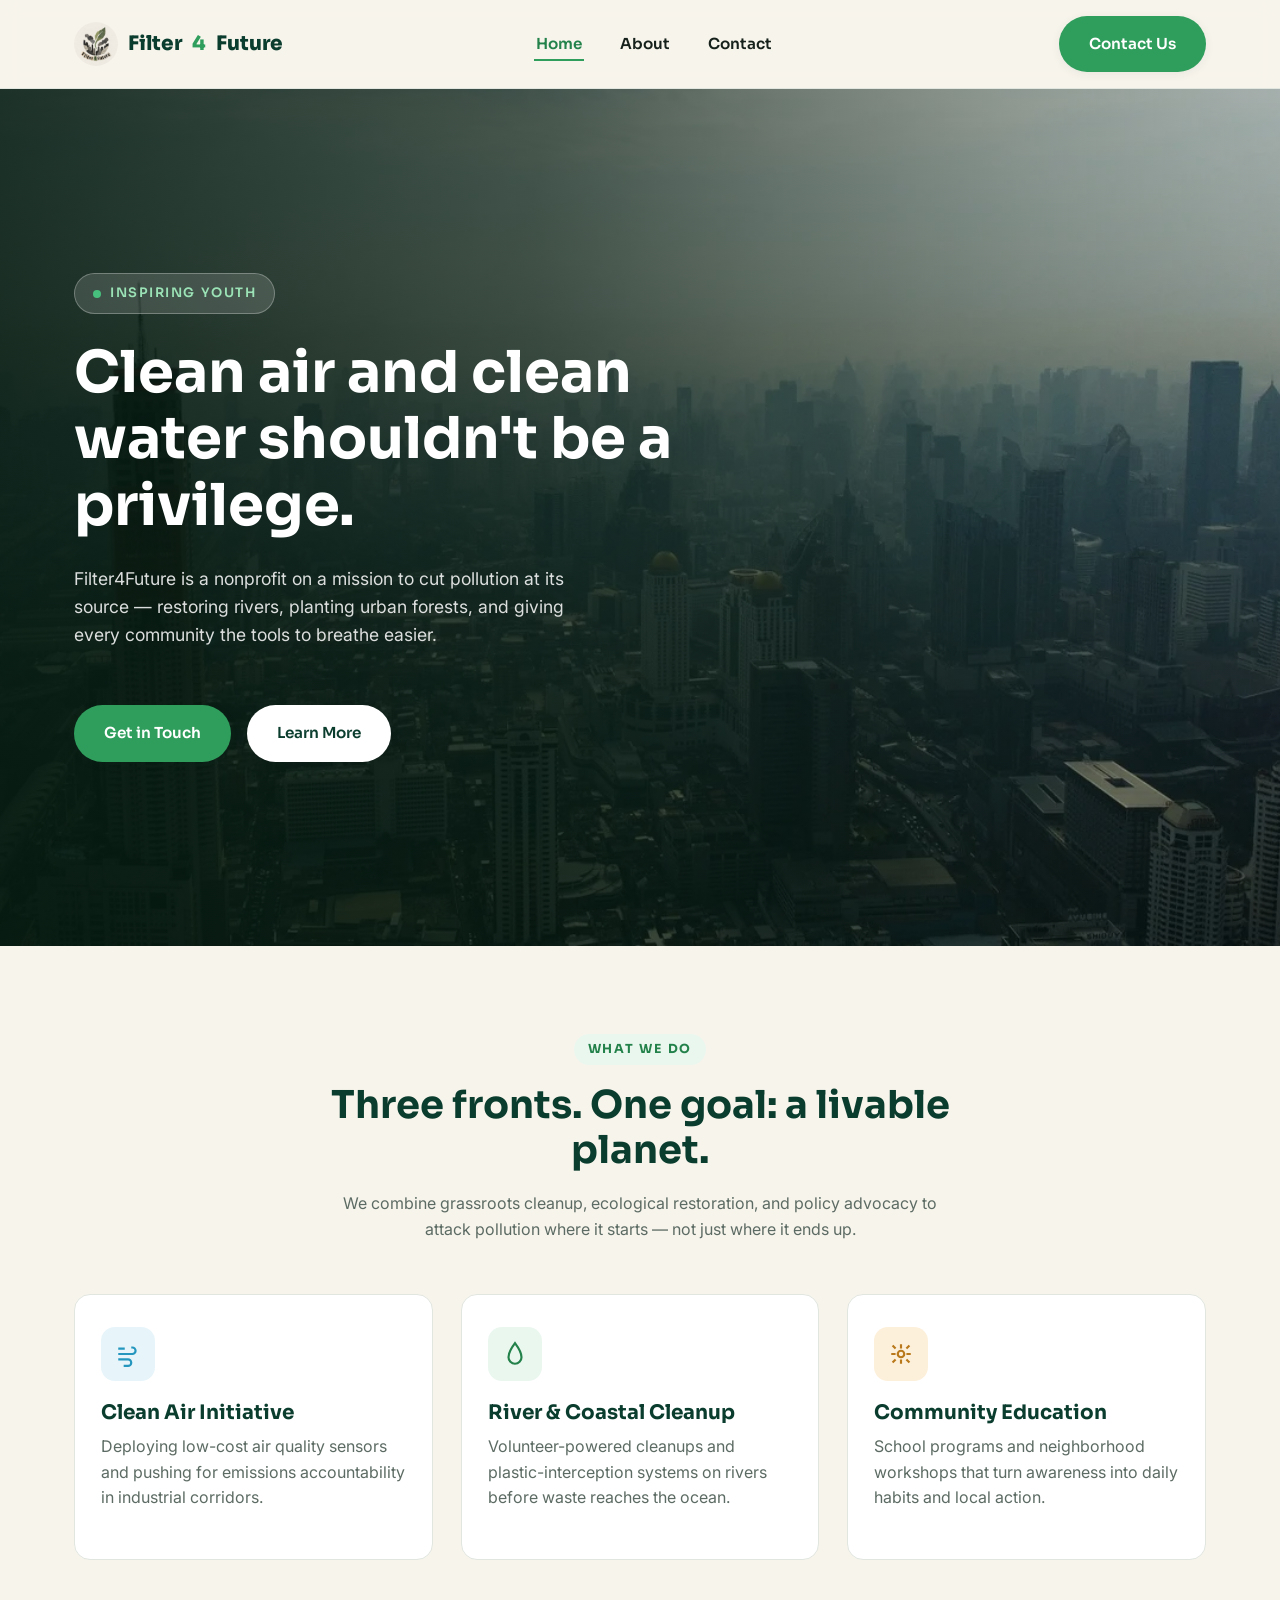
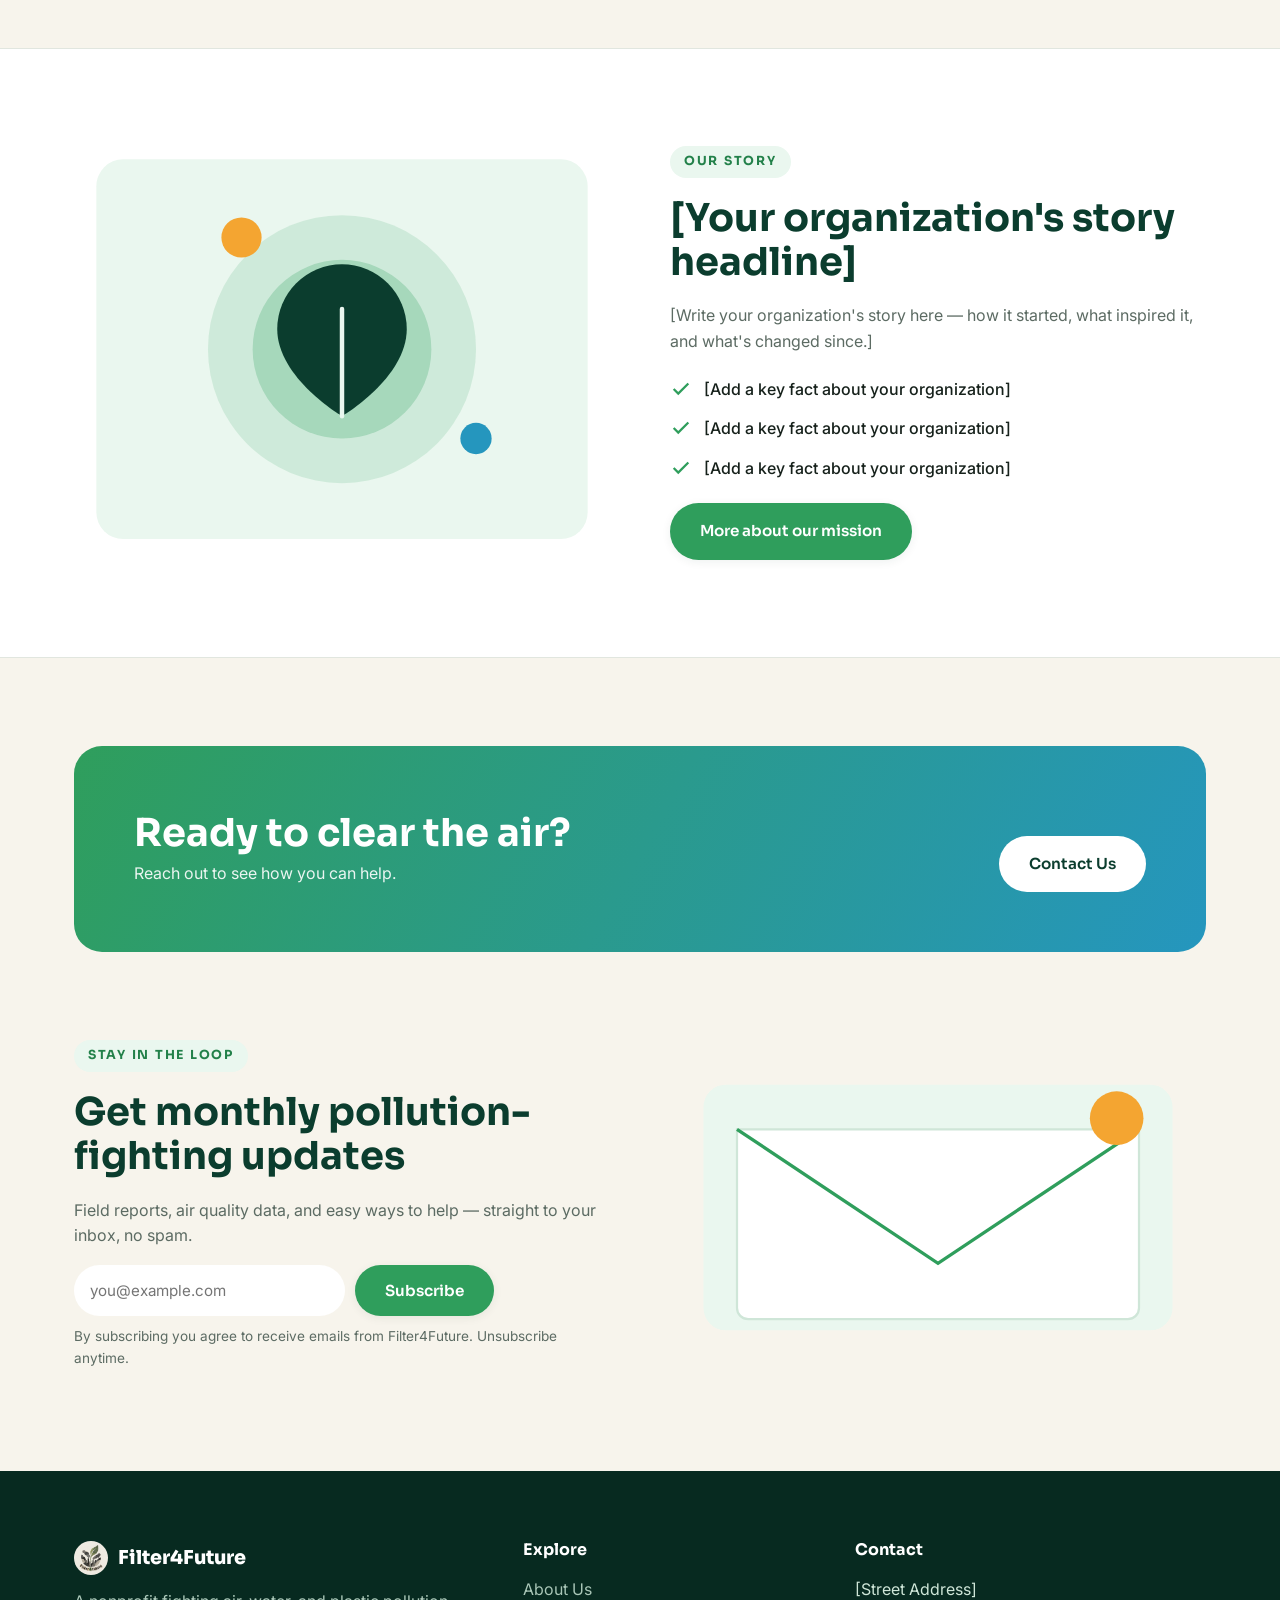
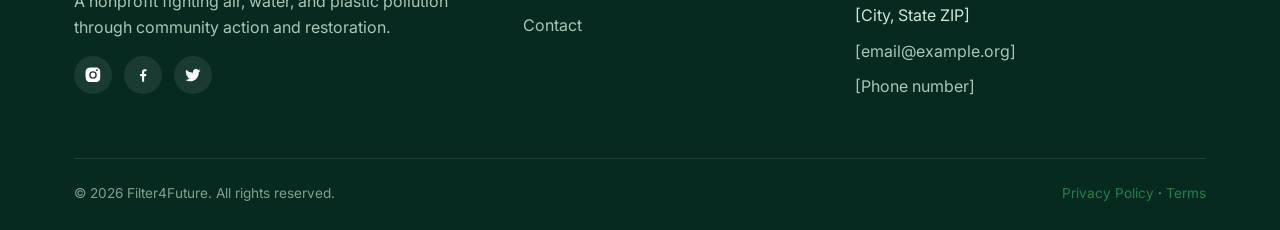
==== index.html @ 3e57c263 "Use new logo consistently across all pages Swaps the remaining inline SVG leaf icons (nav + footer o" ====
<!DOCTYPE html>
<html lang="en">
<head>
<meta charset="UTF-8">
<meta name="viewport" content="width=device-width, initial-scale=1.0">
<title>Filter4Future — Clean Air. Clean Water. Clean Future.</title>
<meta name="description" content="Filter4Future is a nonprofit fighting air, water, and plastic pollution through community action, restoration projects, and policy advocacy.">
<link rel="icon" href="data:image/svg+xml,<svg xmlns=%22http://www.w3.org/2000/svg%22 viewBox=%220 0 100 100%22><circle cx=%2250%22 cy=%2250%22 r=%2248%22 fill=%22%232f9e5c%22/></svg>">
<link rel="preconnect" href="https://fonts.googleapis.com">
<link rel="preconnect" href="https://fonts.gstatic.com" crossorigin>
<link href="https://fonts.googleapis.com/css2?family=Inter:wght@400;500;600;700&family=Sora:wght@600;700;800&display=swap" rel="stylesheet">
<link rel="stylesheet" href="assets/css/style.css">
</head>
<body>

<header class="site-header">
  <nav class="nav">
    <a href="index.html" class="brand">
      <img class="logo-photo" src="assets/img/logo-square.jpg" alt="Filter4Future logo">
      Filter<span class="f4">4</span>Future
    </a>
    <ul class="nav-links">
      <li><a href="index.html" data-page="index.html" class="active">Home</a></li>
      <li><a href="about.html" data-page="about.html">About</a></li>
      <li><a href="contact.html" data-page="contact.html">Contact</a></li>
      <li><a href="contact.html" class="btn btn-primary mobile-cta">Contact Us</a></li>
    </ul>
    <div class="nav-actions">
      <a href="contact.html" class="btn btn-primary">Contact Us</a>
      <button class="nav-toggle" aria-label="Toggle menu"><span></span><span></span><span></span></button>
    </div>
  </nav>
</header>

<!-- ===================== HERO ===================== -->
<section class="hero-photo">
  <img src="assets/img/hero-photo.webp" alt="Smog over a dense city skyline">
  <div class="hero-photo-overlay"></div>
  <div class="hero-photo-inner">
    <div class="hero-photo-copy">
      <span class="hero-photo-badge"><span class="dot"></span>Inspiring Youth</span>
      <h1>Clean air and clean water shouldn't be a privilege.</h1>
      <p>Filter4Future is a nonprofit on a mission to cut pollution at its source — restoring rivers, planting urban forests, and giving every community the tools to breathe easier.</p>
      <div class="hero-cta-row">
        <a href="contact.html" class="btn btn-primary">Get in Touch</a>
        <a href="about.html" class="btn btn-light">Learn More</a>
      </div>
    </div>
  </div>
</section>

<!-- ===================== MISSION CARDS ===================== -->
<section>
  <div class="container">
    <div class="section-head reveal">
      <span class="eyebrow">What we do</span>
      <h2>Three fronts. One goal: a livable planet.</h2>
      <p>We combine grassroots cleanup, ecological restoration, and policy advocacy to attack pollution where it starts — not just where it ends up.</p>
    </div>
    <div class="grid-3">
      <div class="card reveal">
        <div class="icon-badge sky">
          <svg viewBox="0 0 24 24" fill="none" stroke="currentColor" stroke-width="2"><path d="M3 12h13a3 3 0 100-6h-1M3 17h9a3 3 0 110 6H8M3 7h6"/></svg>
        </div>
        <h3>Clean Air Initiative</h3>
        <p>Deploying low-cost air quality sensors and pushing for emissions accountability in industrial corridors.</p>
      </div>
      <div class="card reveal">
        <div class="icon-badge">
          <svg viewBox="0 0 24 24" fill="none" stroke="currentColor" stroke-width="2"><path d="M12 2C12 2 6 10 6 15a6 6 0 0012 0c0-5-6-13-6-13z"/></svg>
        </div>
        <h3>River & Coastal Cleanup</h3>
        <p>Volunteer-powered cleanups and plastic-interception systems on rivers before waste reaches the ocean.</p>
      </div>
      <div class="card reveal">
        <div class="icon-badge sun">
          <svg viewBox="0 0 24 24" fill="none" stroke="currentColor" stroke-width="2"><path d="M12 3v4M12 17v4M4.2 4.2l2.8 2.8M17 17l2.8 2.8M3 12h4M17 12h4M4.2 19.8l2.8-2.8M17 7l2.8-2.8"/><circle cx="12" cy="12" r="3"/></svg>
        </div>
        <h3>Community Education</h3>
        <p>School programs and neighborhood workshops that turn awareness into daily habits and local action.</p>
      </div>
    </div>
  </div>
</section>

<!-- ===================== ABOUT SPLIT ===================== -->
<section style="background:var(--paper); border-top:1px solid var(--border); border-bottom:1px solid var(--border);">
  <div class="container split reveal">
    <div class="split-visual">
      <svg viewBox="0 0 480 380" xmlns="http://www.w3.org/2000/svg">
        <rect x="20" y="20" width="440" height="340" rx="24" fill="#EAF7EF"/>
        <circle cx="240" cy="190" r="120" fill="#2F9E5C" opacity="0.15"/>
        <circle cx="240" cy="190" r="80" fill="#2F9E5C" opacity="0.25"/>
        <path d="M240 250c0 0-58-34-58-78a58 58 0 01116 0c0 44-58 78-58 78z" fill="#0B3D2E"/>
        <path d="M240 250v-96" stroke="#EAF7EF" stroke-width="4" stroke-linecap="round"/>
        <circle cx="150" cy="90" r="18" fill="#F4A531"/>
        <circle cx="360" cy="270" r="14" fill="#2596BE"/>
      </svg>
    </div>
    <div class="split-copy">
      <span class="eyebrow">Our story</span>
      <h2>[Your organization's story headline]</h2>
      <p>[Write your organization's story here — how it started, what inspired it, and what's changed since.]</p>
      <ul class="tick-list">
        <li><svg viewBox="0 0 24 24" fill="none" stroke="currentColor" stroke-width="2.5"><path d="M20 6L9 17l-5-5"/></svg> [Add a key fact about your organization]</li>
        <li><svg viewBox="0 0 24 24" fill="none" stroke="currentColor" stroke-width="2.5"><path d="M20 6L9 17l-5-5"/></svg> [Add a key fact about your organization]</li>
        <li><svg viewBox="0 0 24 24" fill="none" stroke="currentColor" stroke-width="2.5"><path d="M20 6L9 17l-5-5"/></svg> [Add a key fact about your organization]</li>
      </ul>
      <a href="about.html" class="btn btn-primary">More about our mission</a>
    </div>
  </div>
</section>

<!-- ===================== CTA + NEWSLETTER ===================== -->
<section>
  <div class="container">
    <div class="cta-band reveal">
      <div>
        <h2>Ready to clear the air?</h2>
        <p>Reach out to see how you can help.</p>
      </div>
      <div class="hero-cta-row">
        <a href="contact.html" class="btn btn-light">Contact Us</a>
      </div>
    </div>
  </div>
</section>

<section style="padding-top:0;">
  <div class="container">
    <div class="split" style="align-items:center;">
      <div>
        <span class="eyebrow">Stay in the loop</span>
        <h2>Get monthly pollution-fighting updates</h2>
        <p>Field reports, air quality data, and easy ways to help — straight to your inbox, no spam.</p>
        <form class="newsletter-form" data-demo-form>
          <input type="email" placeholder="you@example.com" required>
          <button type="submit" class="btn btn-primary">Subscribe</button>
        </form>
        <p class="form-note">By subscribing you agree to receive emails from Filter4Future. Unsubscribe anytime.</p>
      </div>
      <div class="split-visual">
        <svg viewBox="0 0 480 300" xmlns="http://www.w3.org/2000/svg">
          <rect x="30" y="40" width="420" height="220" rx="20" fill="#EAF7EF"/>
          <path d="M60 80h360v160a10 10 0 01-10 10H70a10 10 0 01-10-10V80z" fill="#fff" stroke="#CFE6D8" stroke-width="2"/>
          <path d="M60 80l180 120L420 80" fill="none" stroke="#2F9E5C" stroke-width="3"/>
          <circle cx="400" cy="70" r="24" fill="#F4A531"/>
        </svg>
      </div>
    </div>
  </div>
</section>

<button class="back-to-top" aria-label="Back to top">
  <svg viewBox="0 0 24 24" fill="none" stroke="currentColor" stroke-width="2"><path d="M12 19V5M5 12l7-7 7 7"/></svg>
</button>

<!-- ===================== FOOTER ===================== -->
<footer class="site-footer">
  <div class="container">
    <div class="footer-grid">
      <div>
        <div class="footer-brand">
          <img class="logo-photo" src="assets/img/logo-square.jpg" alt="Filter4Future logo">
          Filter4Future
        </div>
        <p>A nonprofit fighting air, water, and plastic pollution through community action and restoration.</p>
        <div class="social-row">
          <a href="#" aria-label="Instagram"><svg viewBox="0 0 24 24" fill="currentColor"><path d="M12 2c2.7 0 3 .01 4.1.06 1.1.05 1.8.22 2.4.46.6.24 1.1.56 1.6 1.06.5.5.82 1 1.06 1.6.24.6.41 1.3.46 2.4.05 1.1.06 1.4.06 4.1s-.01 3-.06 4.1c-.05 1.1-.22 1.8-.46 2.4a4.3 4.3 0 01-1.06 1.6 4.3 4.3 0 01-1.6 1.06c-.6.24-1.3.41-2.4.46-1.1.05-1.4.06-4.1.06s-3-.01-4.1-.06c-1.1-.05-1.8-.22-2.4-.46a4.3 4.3 0 01-1.6-1.06 4.3 4.3 0 01-1.06-1.6c-.24-.6-.41-1.3-.46-2.4C2.01 15 2 14.7 2 12s.01-3 .06-4.1c.05-1.1.22-1.8.46-2.4.24-.6.56-1.1 1.06-1.6a4.3 4.3 0 011.6-1.06c.6-.24 1.3-.41 2.4-.46C9 2.01 9.3 2 12 2zm0 5a5 5 0 100 10 5 5 0 000-10zm0 8.2a3.2 3.2 0 110-6.4 3.2 3.2 0 010 6.4zm5.2-8.4a1.2 1.2 0 100-2.4 1.2 1.2 0 000 2.4z"/></svg></a>
          <a href="#" aria-label="Facebook"><svg viewBox="0 0 24 24" fill="currentColor"><path d="M13.5 21v-7.5H16l.5-3H13.5V8.4c0-.87.24-1.46 1.5-1.46H16.6V4.34C16.34 4.3 15.44 4.2 14.4 4.2c-2.17 0-3.66 1.32-3.66 3.75v2.55H8.2v3h2.54V21h2.76z"/></svg></a>
          <a href="#" aria-label="Twitter"><svg viewBox="0 0 24 24" fill="currentColor"><path d="M22 5.9c-.7.32-1.5.55-2.3.65a4 4 0 001.76-2.22 8 8 0 01-2.55.98 4 4 0 00-6.9 3.66A11.4 11.4 0 013 4.9a4 4 0 001.24 5.36 4 4 0 01-1.83-.5v.05a4 4 0 003.24 3.95 4 4 0 01-1.82.07 4 4 0 003.76 2.8A8.1 8.1 0 012 18.6a11.4 11.4 0 006.2 1.82c7.4 0 11.5-6.2 11.5-11.5v-.53A8.2 8.2 0 0022 5.9z"/></svg></a>
        </div>
      </div>
      <div>
        <h4>Explore</h4>
        <ul>
          <li><a href="about.html">About Us</a></li>
          <li><a href="contact.html">Contact</a></li>
        </ul>
      </div>
      <div>
        <h4>Contact</h4>
        <ul>
          <li>[Street Address]<br>[City, State ZIP]</li>
          <li><a href="mailto:hello@example.org">[email@example.org]</a></li>
          <li><a href="tel:+10000000000">[Phone number]</a></li>
        </ul>
      </div>
    </div>
    <div class="footer-bottom">
      <span>© 2026 Filter4Future. All rights reserved.</span>
      <span><a href="#">Privacy Policy</a> · <a href="#">Terms</a></span>
    </div>
  </div>
</footer>

<script src="assets/js/main.js"></script>
</body>
</html>
---- assets/css/style.css ----
/* ===========================================================
   Filter4Future — stylesheet
   =========================================================== */

:root {
  --forest: #0b3d2e;
  --forest-dark: #072a20;
  --leaf: #2f9e5c;
  --leaf-dark: #23814a;
  --leaf-light: #eaf7ef;
  --sky: #2596be;
  --sky-light: #e7f5fa;
  --sun: #f4a531;
  --sand: #f7f4ec;
  --paper: #ffffff;
  --charcoal: #16211b;
  --muted: #5c6b63;
  --border: #e1e6df;

  --font-head: "Sora", "Poppins", "Segoe UI", sans-serif;
  --font-body: "Inter", "Segoe UI", sans-serif;

  --radius-sm: 10px;
  --radius-md: 16px;
  --radius-lg: 28px;

  --shadow-sm: 0 2px 10px rgba(11, 61, 46, 0.07);
  --shadow-md: 0 12px 32px rgba(11, 61, 46, 0.12);
  --shadow-lg: 0 24px 60px rgba(11, 61, 46, 0.18);

  --container: 1180px;
}

* { box-sizing: border-box; }

html { scroll-behavior: smooth; }

body {
  margin: 0;
  font-family: var(--font-body);
  color: var(--charcoal);
  background: var(--sand);
  line-height: 1.6;
  -webkit-font-smoothing: antialiased;
}

img { max-width: 100%; display: block; }

h1, h2, h3, h4 {
  font-family: var(--font-head);
  color: var(--forest);
  line-height: 1.15;
  margin: 0 0 0.5em;
  font-weight: 700;
}

h1 { font-size: clamp(2.2rem, 4vw, 3.4rem); }
h2 { font-size: clamp(1.7rem, 3vw, 2.4rem); }
h3 { font-size: 1.25rem; }

p { margin: 0 0 1em; color: var(--muted); }

a { color: var(--leaf-dark); text-decoration: none; }

.container {
  width: 100%;
  max-width: var(--container);
  margin: 0 auto;
  padding: 0 24px;
}

section { padding: 88px 0; }

.eyebrow {
  display: inline-flex;
  align-items: center;
  gap: 8px;
  font-family: var(--font-head);
  font-size: 0.78rem;
  font-weight: 700;
  letter-spacing: 0.14em;
  text-transform: uppercase;
  color: var(--leaf-dark);
  background: var(--leaf-light);
  padding: 6px 14px;
  border-radius: 999px;
  margin-bottom: 18px;
}

.section-head {
  max-width: 640px;
  margin: 0 auto 52px;
  text-align: center;
}
.section-head.left { margin: 0 0 52px; text-align: left; }

/* ---------- Buttons ---------- */
.btn {
  display: inline-flex;
  align-items: center;
  justify-content: center;
  gap: 8px;
  font-family: var(--font-head);
  font-weight: 600;
  font-size: 0.95rem;
  padding: 14px 28px;
  border-radius: 999px;
  border: 2px solid transparent;
  cursor: pointer;
  transition: transform 0.18s ease, box-shadow 0.18s ease, background 0.18s ease, color 0.18s ease;
  white-space: nowrap;
}
.btn-primary {
  background: var(--leaf);
  color: #fff;
  box-shadow: var(--shadow-sm);
}
.btn-primary:hover { background: var(--leaf-dark); transform: translateY(-2px); box-shadow: var(--shadow-md); }

.btn-ghost {
  background: transparent;
  border-color: rgba(11,61,46,0.18);
  color: var(--forest);
}
.btn-ghost:hover { border-color: var(--leaf); color: var(--leaf-dark); transform: translateY(-2px); }

.btn-light {
  background: #fff;
  color: var(--forest);
}
.btn-light:hover { transform: translateY(-2px); box-shadow: var(--shadow-md); }

.btn-sun {
  background: var(--sun);
  color: var(--forest-dark);
}
.btn-sun:hover { transform: translateY(-2px); box-shadow: var(--shadow-md); }

.btn-block { width: 100%; }

/* ---------- Header / Nav ---------- */
.site-header {
  position: sticky;
  top: 0;
  z-index: 100;
  background: rgba(247, 244, 236, 0.88);
  backdrop-filter: blur(10px);
  border-bottom: 1px solid var(--border);
}
.nav {
  display: flex;
  align-items: center;
  justify-content: space-between;
  padding: 16px 24px;
  max-width: var(--container);
  margin: 0 auto;
}
.brand {
  display: flex;
  align-items: center;
  gap: 10px;
  font-family: var(--font-head);
  font-weight: 800;
  font-size: 1.25rem;
  color: var(--forest);
}
.brand .logo-mark { width: 38px; height: 38px; flex-shrink: 0; }
.brand span.f4 { color: var(--leaf); }

.nav-links {
  display: flex;
  align-items: center;
  gap: 34px;
  list-style: none;
  margin: 0;
  padding: 0;
}
.nav-links a {
  font-family: var(--font-head);
  font-weight: 600;
  font-size: 0.95rem;
  color: var(--charcoal);
  padding: 6px 2px;
  border-bottom: 2px solid transparent;
  transition: color 0.15s ease, border-color 0.15s ease;
}
.nav-links a:hover, .nav-links a.active { color: var(--leaf-dark); border-color: var(--leaf); }

.nav-actions { display: flex; align-items: center; gap: 14px; }

.nav-toggle {
  display: none;
  background: none;
  border: none;
  cursor: pointer;
  padding: 6px;
}
.nav-toggle span {
  display: block;
  width: 26px;
  height: 2.5px;
  background: var(--forest);
  margin: 5px 0;
  border-radius: 2px;
  transition: transform 0.2s ease, opacity 0.2s ease;
}

@media (max-width: 900px) {
  .nav-links {
    position: absolute;
    top: 100%;
    left: 0;
    right: 0;
    background: var(--paper);
    flex-direction: column;
    align-items: flex-start;
    gap: 4px;
    padding: 10px 24px 20px;
    border-bottom: 1px solid var(--border);
    box-shadow: var(--shadow-md);
    display: none;
  }
  .nav-links.open { display: flex; }
  .nav-links a { display: block; padding: 10px 0; width: 100%; }
  .nav-toggle { display: block; }
  .nav-actions .btn-primary { display: none; }
  .nav-links .mobile-cta { display: block; margin-top: 8px; }
}
.nav-links .mobile-cta { display: none; }

/* ---------- Photo Hero (image background) ---------- */
.hero-photo {
  position: relative;
  isolation: isolate;
  overflow: hidden;
  min-height: 620px;
  display: flex;
  align-items: center;
}
.hero-photo > img {
  position: absolute;
  inset: 0;
  width: 100%;
  height: 100%;
  object-fit: cover;
  z-index: -2;
}
.hero-photo-overlay {
  position: absolute;
  inset: 0;
  z-index: -1;
  background: linear-gradient(90deg, rgba(6,28,17,0.88) 0%, rgba(6,28,17,0.72) 42%, rgba(6,28,17,0.28) 100%);
}
.hero-photo-inner { max-width: var(--container); width: 100%; margin: 0 auto; padding: 96px 24px; }
.hero-photo-copy { max-width: 620px; display: flex; flex-direction: column; align-items: flex-start; gap: 26px; }
.hero-photo-badge {
  display: inline-flex;
  align-items: center;
  gap: 9px;
  background: rgba(255,255,255,0.14);
  border: 1px solid rgba(255,255,255,0.28);
  color: #9be3b6;
  font-family: var(--font-head);
  font-size: 13px;
  font-weight: 600;
  letter-spacing: 0.12em;
  text-transform: uppercase;
  padding: 9px 18px;
  border-radius: 999px;
}
.hero-photo-badge .dot { width: 8px; height: 8px; border-radius: 999px; background: #48c07d; }
.hero-photo-copy h1 { color: #fff; font-size: clamp(2.2rem, 4.5vw, 3.75rem); margin: 0; }
.hero-photo-copy p { color: rgba(255,255,255,0.85); font-size: 1.1rem; max-width: 540px; margin: 0; }
.logo-photo { width: 44px; height: 44px; object-fit: cover; object-position: center 34%; border-radius: 999px; flex-shrink: 0; }

/* ---------- Hero ---------- */
.hero {
  position: relative;
  overflow: hidden;
  background: linear-gradient(180deg, #eef8f0 0%, var(--sand) 100%);
  padding: 70px 0 40px;
}
.hero-grid {
  display: grid;
  grid-template-columns: 1.05fr 0.95fr;
  gap: 50px;
  align-items: center;
}
.hero-copy p.lead { font-size: 1.12rem; max-width: 520px; }
.hero-cta-row { display: flex; gap: 16px; flex-wrap: wrap; margin-top: 30px; }

.hero-stats {
  display: flex;
  gap: 36px;
  margin-top: 46px;
  flex-wrap: wrap;
}
.hero-stats .stat b {
  display: block;
  font-family: var(--font-head);
  font-size: 1.8rem;
  color: var(--forest);
}
.hero-stats .stat span { font-size: 0.85rem; color: var(--muted); }

.hero-visual { position: relative; }
.hero-visual svg { width: 100%; height: auto; }

@media (max-width: 900px) {
  .hero-grid { grid-template-columns: 1fr; }
  .hero-visual { order: -1; max-width: 420px; margin: 0 auto; }
}

/* ---------- Marquee / partners ---------- */
.marquee-wrap {
  border-top: 1px solid var(--border);
  border-bottom: 1px solid var(--border);
  background: var(--paper);
  padding: 26px 0;
  overflow: hidden;
}
.marquee-label { text-align:center; font-size:0.8rem; letter-spacing:0.12em; text-transform:uppercase; color: var(--muted); margin-bottom: 16px; font-weight:600;}
.marquee-track {
  display: flex;
  gap: 60px;
  width: max-content;
  animation: scroll-left 26s linear infinite;
}
.marquee-track span {
  font-family: var(--font-head);
  font-weight: 700;
  font-size: 1.1rem;
  color: var(--muted);
  opacity: 0.7;
  white-space: nowrap;
}
@keyframes scroll-left {
  from { transform: translateX(0); }
  to { transform: translateX(-50%); }
}

/* ---------- Cards ---------- */
.grid-3 { display: grid; grid-template-columns: repeat(3, 1fr); gap: 28px; }
.grid-2 { display: grid; grid-template-columns: repeat(2, 1fr); gap: 28px; }
.grid-4 { display: grid; grid-template-columns: repeat(4, 1fr); gap: 24px; }

@media (max-width: 950px) {
  .grid-3, .grid-4 { grid-template-columns: repeat(2, 1fr); }
}
@media (max-width: 640px) {
  .grid-3, .grid-2, .grid-4 { grid-template-columns: 1fr; }
}

.card {
  background: var(--paper);
  border: 1px solid var(--border);
  border-radius: var(--radius-md);
  padding: 32px 26px;
  transition: transform 0.2s ease, box-shadow 0.2s ease, border-color 0.2s ease;
}
.card:hover { transform: translateY(-6px); box-shadow: var(--shadow-md); border-color: transparent; }

.icon-badge {
  width: 54px;
  height: 54px;
  display: flex;
  align-items: center;
  justify-content: center;
  border-radius: 14px;
  background: var(--leaf-light);
  color: var(--leaf-dark);
  margin-bottom: 20px;
}
.icon-badge svg { width: 26px; height: 26px; }
.icon-badge.sky { background: var(--sky-light); color: var(--sky); }
.icon-badge.sun { background: #fdf0da; color: #b9791b; }

/* ---------- Alternating "about/program" section ---------- */
.split {
  display: grid;
  grid-template-columns: 1fr 1fr;
  gap: 60px;
  align-items: center;
}
.split.reverse .split-visual { order: 2; }
@media (max-width: 900px) {
  .split { grid-template-columns: 1fr; gap: 32px; }
  .split.reverse .split-visual { order: -1; }
}
.split-visual svg { width: 100%; height: auto; }

.tick-list { list-style: none; padding: 0; margin: 22px 0; }
.tick-list li {
  display: flex;
  gap: 12px;
  align-items: flex-start;
  margin-bottom: 14px;
  color: var(--charcoal);
  font-weight: 500;
}
.tick-list svg { flex-shrink: 0; width: 22px; height: 22px; color: var(--leaf); margin-top: 1px; }

/* ---------- Stats band ---------- */
.stats-band {
  background: var(--forest);
  color: #fff;
  padding: 64px 0;
}
.stats-band .grid-4 { text-align: center; }
.stats-band b {
  display: block;
  font-family: var(--font-head);
  font-size: 2.4rem;
  color: var(--sun);
}
.stats-band span { color: #cfe6d8; font-size: 0.92rem; }

/* ---------- Testimonials ---------- */
.testimonial-card {
  background: var(--leaf-light);
  border-radius: var(--radius-md);
  padding: 34px;
  border: 1px solid #d9efe0;
}
.testimonial-card p.quote {
  color: var(--charcoal);
  font-size: 1.05rem;
  font-style: italic;
}
.testimonial-person { display: flex; align-items: center; gap: 12px; margin-top: 18px; }
.avatar {
  width: 44px; height: 44px; border-radius: 50%;
  background: var(--leaf);
  color: #fff;
  display: flex; align-items: center; justify-content: center;
  font-family: var(--font-head); font-weight: 700;
}
.testimonial-person strong { display:block; font-size: 0.95rem; color: var(--forest); }
.testimonial-person small { color: var(--muted); }

/* ---------- CTA band ---------- */
.cta-band {
  background: linear-gradient(120deg, var(--leaf) 0%, var(--sky) 100%);
  border-radius: var(--radius-lg);
  padding: 60px;
  color: #fff;
  display: flex;
  align-items: center;
  justify-content: space-between;
  gap: 30px;
  flex-wrap: wrap;
}
.cta-band h2 { color: #fff; margin-bottom: 6px; }
.cta-band p { color: rgba(255,255,255,0.9); margin: 0; }

/* ---------- Newsletter ---------- */
.newsletter-form { display: flex; gap: 10px; max-width: 420px; flex-wrap: wrap; }
.newsletter-form input {
  flex: 1;
  min-width: 200px;
  padding: 13px 16px;
  border-radius: 999px;
  border: none;
  font-family: var(--font-body);
  font-size: 0.95rem;
}

/* ---------- Footer ---------- */
footer.site-footer {
  background: var(--forest-dark);
  color: #cfe6d8;
  padding: 70px 0 26px;
}
.footer-grid {
  display: grid;
  grid-template-columns: 1.4fr 1fr 1.2fr;
  gap: 40px;
  margin-bottom: 48px;
}
@media (max-width: 800px) { .footer-grid { grid-template-columns: 1fr 1fr; } }
@media (max-width: 500px) { .footer-grid { grid-template-columns: 1fr; } }

.footer-grid h4 { color: #fff; font-size: 1rem; margin-bottom: 18px; }
.footer-grid a, .footer-grid p { color: #a9c6b7; }
.footer-grid ul { list-style: none; padding: 0; margin: 0; }
.footer-grid li { margin-bottom: 10px; }
.footer-grid a:hover { color: #fff; }

.footer-brand { display: flex; align-items: center; gap: 10px; font-family: var(--font-head); font-weight: 800; font-size: 1.2rem; color: #fff; margin-bottom: 14px; }
.footer-brand .logo-mark, .footer-brand .logo-photo { width: 34px; height: 34px; }

.social-row { display: flex; gap: 12px; margin-top: 16px; }
.social-row a {
  width: 38px; height: 38px;
  border-radius: 50%;
  background: rgba(255,255,255,0.08);
  display: flex; align-items: center; justify-content: center;
  transition: background 0.2s ease;
}
.social-row a:hover { background: var(--leaf); }
.social-row svg { width: 18px; height: 18px; color: #fff; }

.footer-bottom {
  border-top: 1px solid rgba(255,255,255,0.1);
  padding-top: 24px;
  display: flex;
  justify-content: space-between;
  flex-wrap: wrap;
  gap: 10px;
  font-size: 0.85rem;
  color: #7fa08d;
}

/* ---------- Page hero (inner pages) ---------- */
.page-hero {
  background: linear-gradient(180deg, #eef8f0 0%, var(--sand) 100%);
  padding: 60px 0 50px;
  text-align: center;
}
.breadcrumb { font-size: 0.85rem; color: var(--muted); margin-bottom: 14px; }
.breadcrumb a { color: var(--leaf-dark); }
.page-hero p { max-width: 620px; margin: 0 auto; }

/* ---------- Forms ---------- */
.form-card {
  background: var(--paper);
  border: 1px solid var(--border);
  border-radius: var(--radius-md);
  padding: 40px;
  box-shadow: var(--shadow-sm);
}
.form-row { display: grid; grid-template-columns: 1fr 1fr; gap: 18px; margin-bottom: 18px; }
@media (max-width: 600px) { .form-row { grid-template-columns: 1fr; } }
.field { display: flex; flex-direction: column; gap: 6px; margin-bottom: 18px; }
.field label { font-weight: 600; font-size: 0.88rem; color: var(--forest); }
.field input, .field select, .field textarea {
  padding: 12px 14px;
  border-radius: var(--radius-sm);
  border: 1px solid var(--border);
  font-family: var(--font-body);
  font-size: 0.95rem;
  background: #fbfbf8;
}
.field input:focus, .field select:focus, .field textarea:focus {
  outline: none;
  border-color: var(--leaf);
  background: #fff;
}
.field textarea { resize: vertical; min-height: 120px; }
.form-note { font-size: 0.85rem; color: var(--muted); margin-top: 10px; }
.form-success {
  display: none;
  background: var(--leaf-light);
  border: 1px solid #bfe6cc;
  color: var(--forest);
  padding: 14px 18px;
  border-radius: var(--radius-sm);
  margin-bottom: 18px;
  font-weight: 600;
}

/* ---------- Donate tiers ---------- */
.tier-card {
  text-align: center;
  border: 2px solid var(--border);
  position: relative;
}
.tier-card.featured { border-color: var(--leaf); }
.tier-card .badge {
  position: absolute; top: -14px; left: 50%; transform: translateX(-50%);
  background: var(--sun); color: var(--forest-dark);
  font-family: var(--font-head); font-weight: 700; font-size: 0.75rem;
  padding: 5px 14px; border-radius: 999px;
}
.tier-price { font-family: var(--font-head); font-size: 2.2rem; color: var(--forest); margin: 10px 0; }
.tier-price span { font-size: 1rem; color: var(--muted); font-weight: 500; }

/* ---------- Team ---------- */
.team-card { text-align: center; }
.team-photo {
  width: 110px; height: 110px; margin: 0 auto 16px;
  border-radius: 50%;
  background: var(--leaf-light);
  display: flex; align-items: center; justify-content: center;
  color: var(--leaf-dark);
  font-family: var(--font-head); font-weight: 800; font-size: 1.6rem;
}
.team-card h3 { margin-bottom: 2px; }
.team-role { color: var(--leaf-dark); font-weight: 600; font-size: 0.88rem; margin-bottom: 10px; }

/* ---------- Values / timeline ---------- */
.timeline { position: relative; padding-left: 30px; border-left: 2px solid var(--border); }
.timeline-item { position: relative; padding-bottom: 40px; }
.timeline-item:last-child { padding-bottom: 0; }
.timeline-item::before {
  content: "";
  position: absolute;
  left: -37px; top: 4px;
  width: 14px; height: 14px;
  border-radius: 50%;
  background: var(--leaf);
  border: 3px solid var(--leaf-light);
}
.timeline-year { font-family: var(--font-head); font-weight: 800; color: var(--sky); font-size: 0.9rem; }

/* ---------- Program detail ---------- */
.program-detail {
  border: 1px solid var(--border);
  border-radius: var(--radius-lg);
  padding: 44px;
  margin-bottom: 32px;
}
.program-detail .tag {
  display: inline-block;
  background: var(--sky-light);
  color: var(--sky);
  font-family: var(--font-head);
  font-weight: 700;
  font-size: 0.75rem;
  letter-spacing: 0.06em;
  text-transform: uppercase;
  padding: 5px 12px;
  border-radius: 999px;
  margin-bottom: 14px;
}
.program-meta { display: flex; gap: 26px; flex-wrap: wrap; margin-top: 18px; padding-top: 18px; border-top: 1px solid var(--border); }
.program-meta div b { display:block; color: var(--forest); font-family: var(--font-head); }
.program-meta div span { font-size: 0.85rem; color: var(--muted); }

/* ---------- FAQ ---------- */
.faq-item {
  border-bottom: 1px solid var(--border);
  padding: 22px 0;
}
.faq-q {
  display: flex;
  justify-content: space-between;
  align-items: center;
  cursor: pointer;
  font-family: var(--font-head);
  font-weight: 700;
  color: var(--forest);
  gap: 20px;
}
.faq-q .plus { transition: transform 0.2s ease; font-size: 1.4rem; color: var(--leaf); flex-shrink: 0; }
.faq-item.open .faq-q .plus { transform: rotate(45deg); }
.faq-a {
  max-height: 0;
  overflow: hidden;
  transition: max-height 0.25s ease;
}
.faq-item.open .faq-a { max-height: 300px; }
.faq-a p { padding-top: 14px; margin: 0; }

/* ---------- Map / contact ---------- */
.contact-grid { display: grid; grid-template-columns: 1fr 1fr; gap: 40px; }
@media (max-width: 900px) { .contact-grid { grid-template-columns: 1fr; } }
.info-row { display: flex; gap: 16px; margin-bottom: 26px; }
.info-row .icon-badge { margin-bottom: 0; flex-shrink: 0; }
.info-row h3 { margin-bottom: 4px; font-size: 1.05rem; }
.map-frame {
  border-radius: var(--radius-md);
  overflow: hidden;
  border: 1px solid var(--border);
  height: 260px;
}

/* ---------- Utility ---------- */
.mt-0 { margin-top: 0; }
.text-center { text-align: center; }
.reveal { opacity: 0; transform: translateY(24px); transition: opacity 0.6s ease, transform 0.6s ease; }
.reveal.in-view { opacity: 1; transform: translateY(0); }

.back-to-top {
  position: fixed;
  bottom: 26px;
  right: 26px;
  width: 46px;
  height: 46px;
  border-radius: 50%;
  background: var(--forest);
  color: #fff;
  display: flex;
  align-items: center;
  justify-content: center;
  box-shadow: var(--shadow-md);
  opacity: 0;
  pointer-events: none;
  transform: translateY(10px);
  transition: opacity 0.2s ease, transform 0.2s ease;
  z-index: 90;
  border: none;
  cursor: pointer;
}
.back-to-top.show { opacity: 1; pointer-events: auto; transform: translateY(0); }
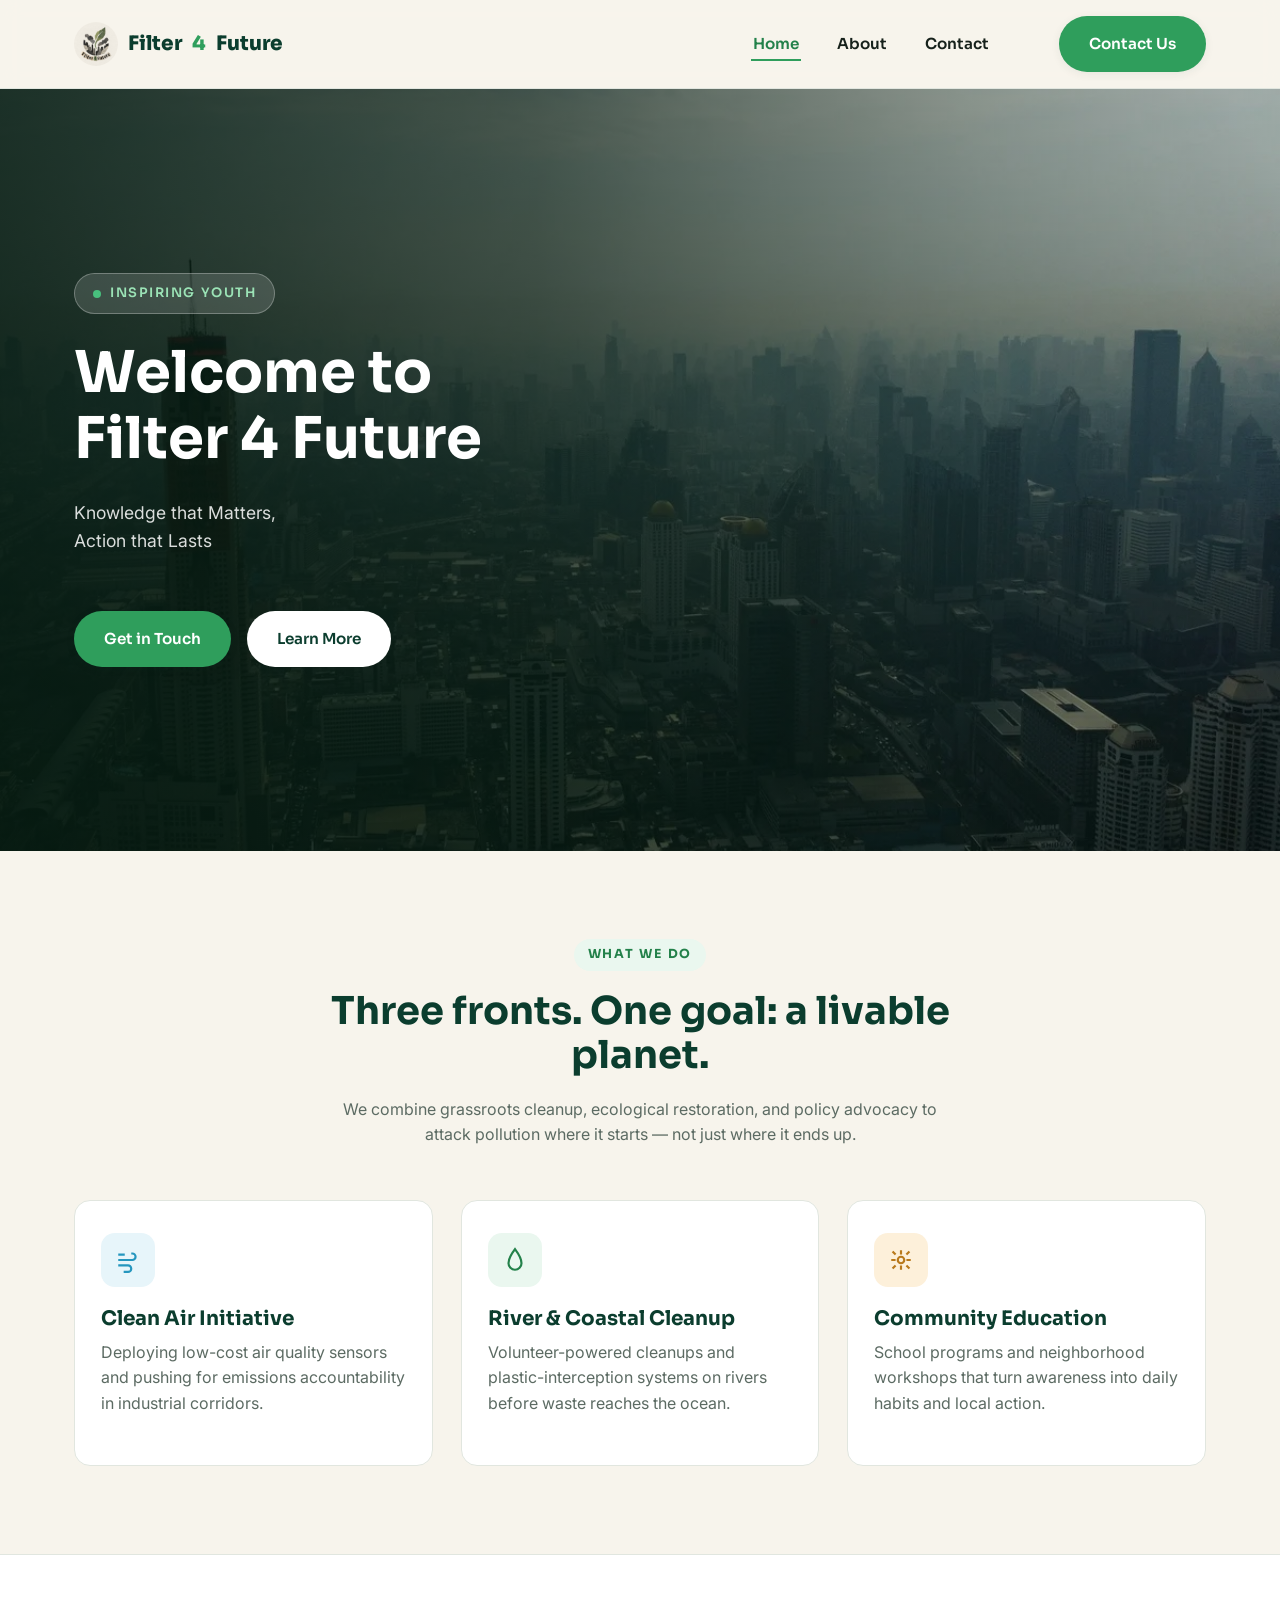
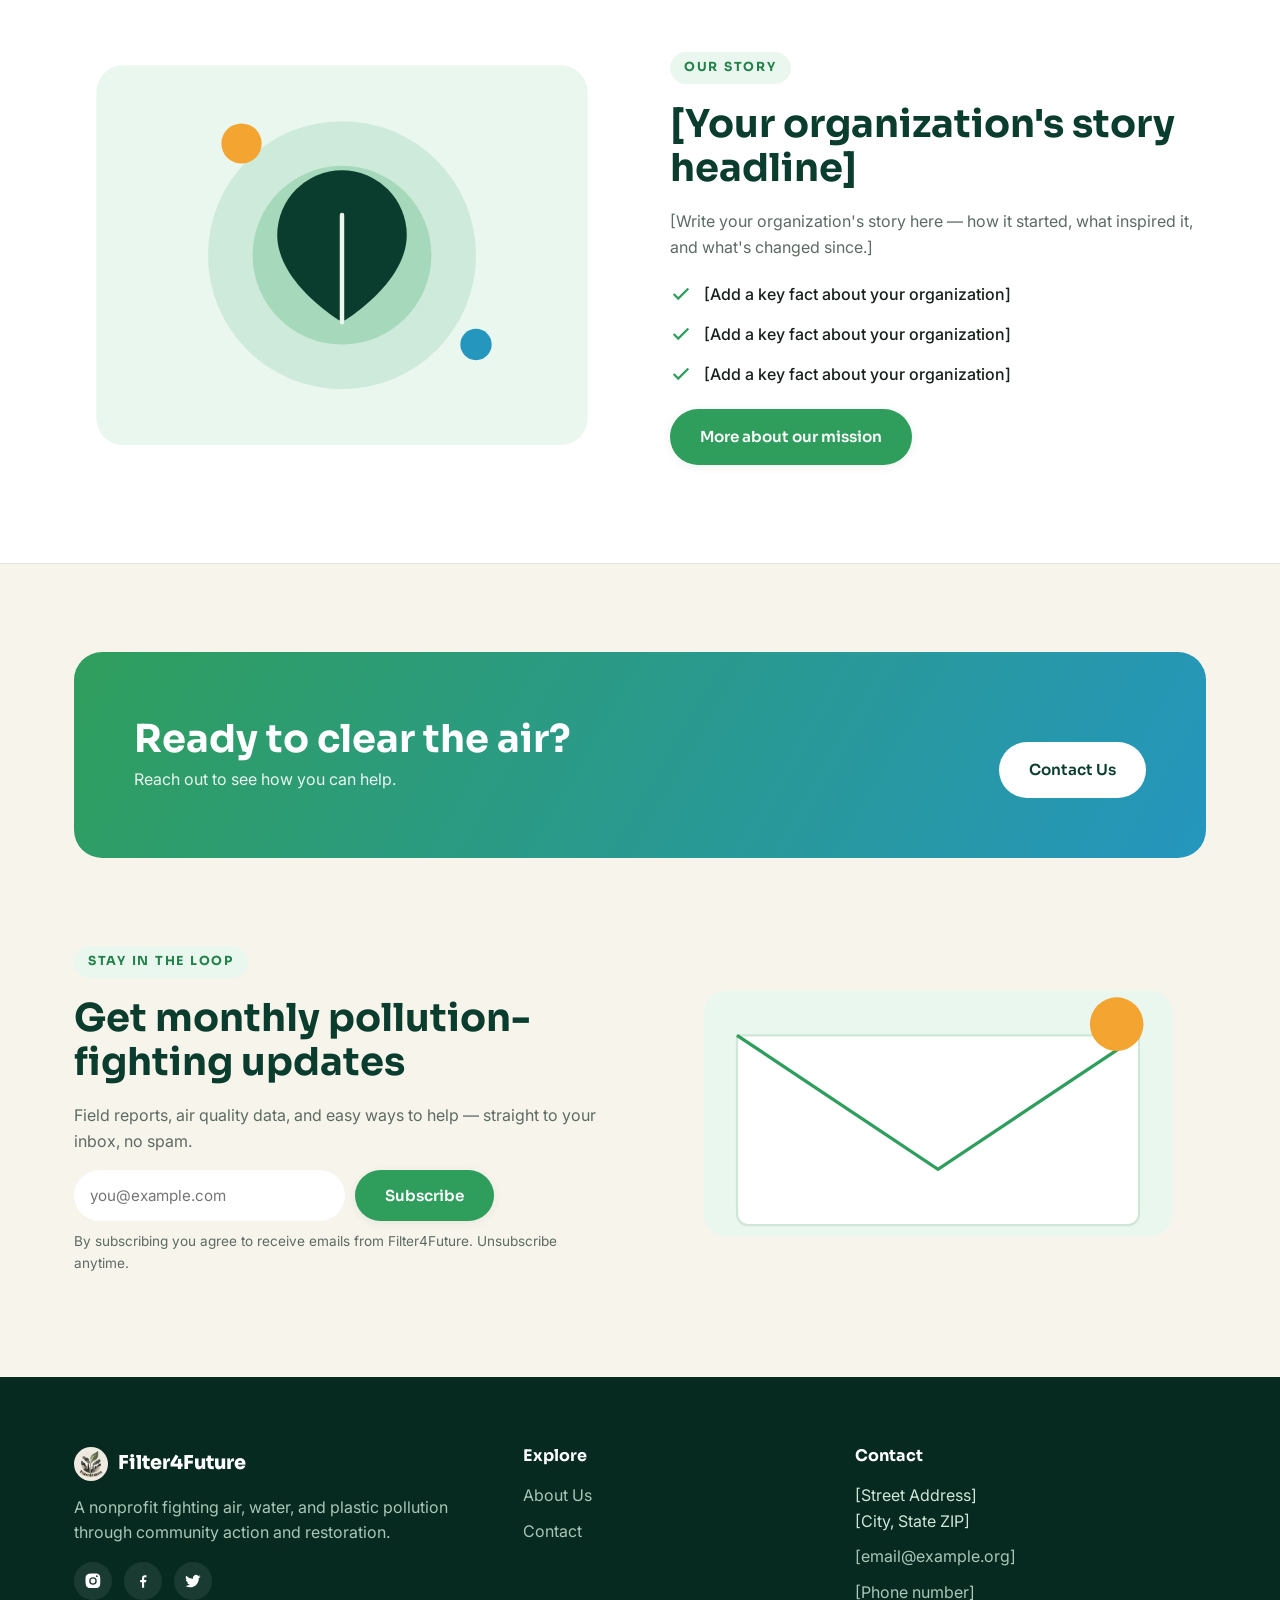
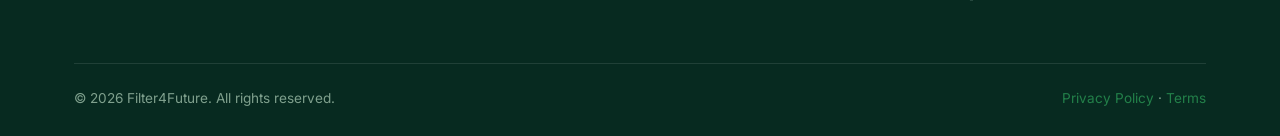
==== commit 9d8542f1: "Update hero headline and tagline from new design Applies the latest design export's hero copy ("Welc" ====
--- a/index.html
+++ b/index.html
@@ -39,8 +39,8 @@
   <div class="hero-photo-inner">
     <div class="hero-photo-copy">
       <span class="hero-photo-badge"><span class="dot"></span>Inspiring Youth</span>
-      <h1>Clean air and clean water shouldn't be a privilege.</h1>
-      <p>Filter4Future is a nonprofit on a mission to cut pollution at its source — restoring rivers, planting urban forests, and giving every community the tools to breathe easier.</p>
+      <h1>Welcome to<br>Filter 4 Future</h1>
+      <p>Knowledge that Matters,<br>Action that Lasts</p>
       <div class="hero-cta-row">
         <a href="contact.html" class="btn btn-primary">Get in Touch</a>
         <a href="about.html" class="btn btn-light">Learn More</a>
--- a/assets/css/style.css
+++ b/assets/css/style.css
@@ -150,7 +150,7 @@
 .nav {
   display: flex;
   align-items: center;
-  justify-content: space-between;
+  gap: 34px;
   padding: 16px 24px;
   max-width: var(--container);
   margin: 0 auto;
@@ -172,7 +172,7 @@
   align-items: center;
   gap: 34px;
   list-style: none;
-  margin: 0;
+  margin: 0 0 0 auto;
   padding: 0;
 }
 .nav-links a {
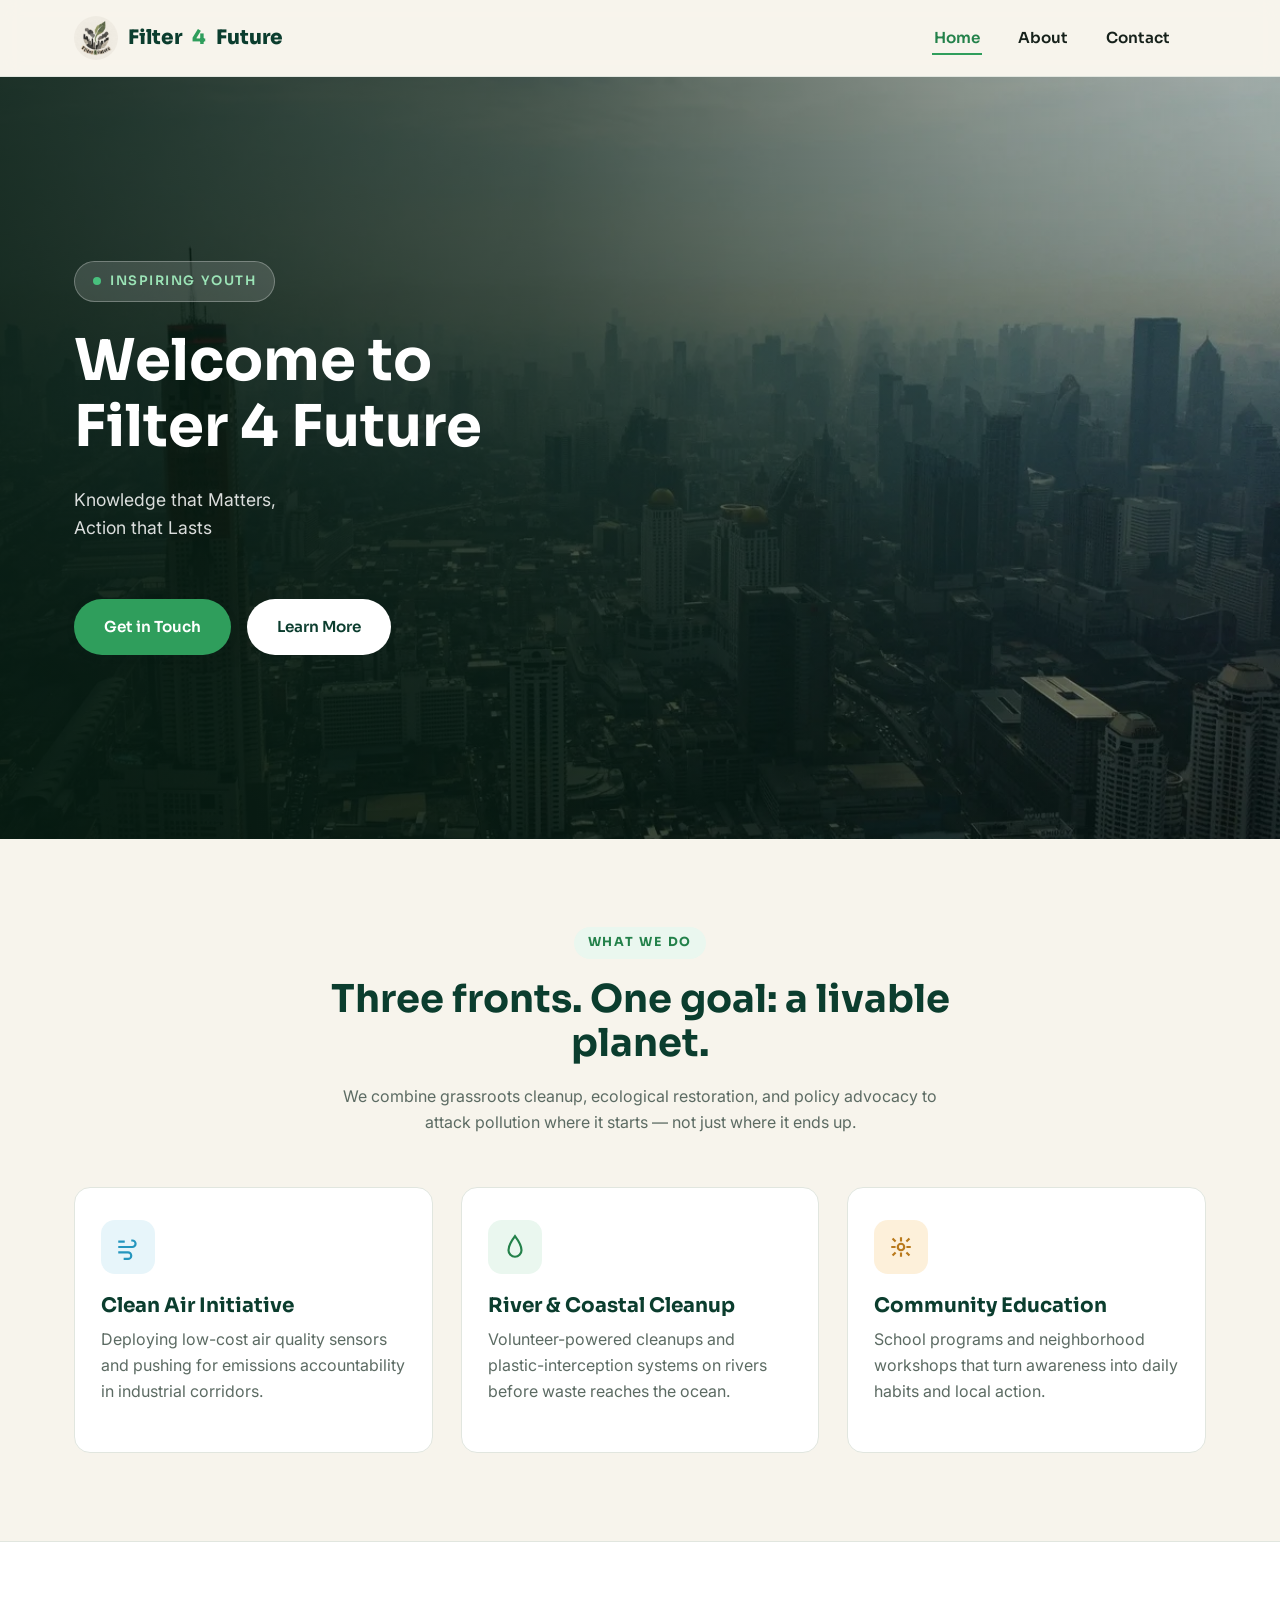
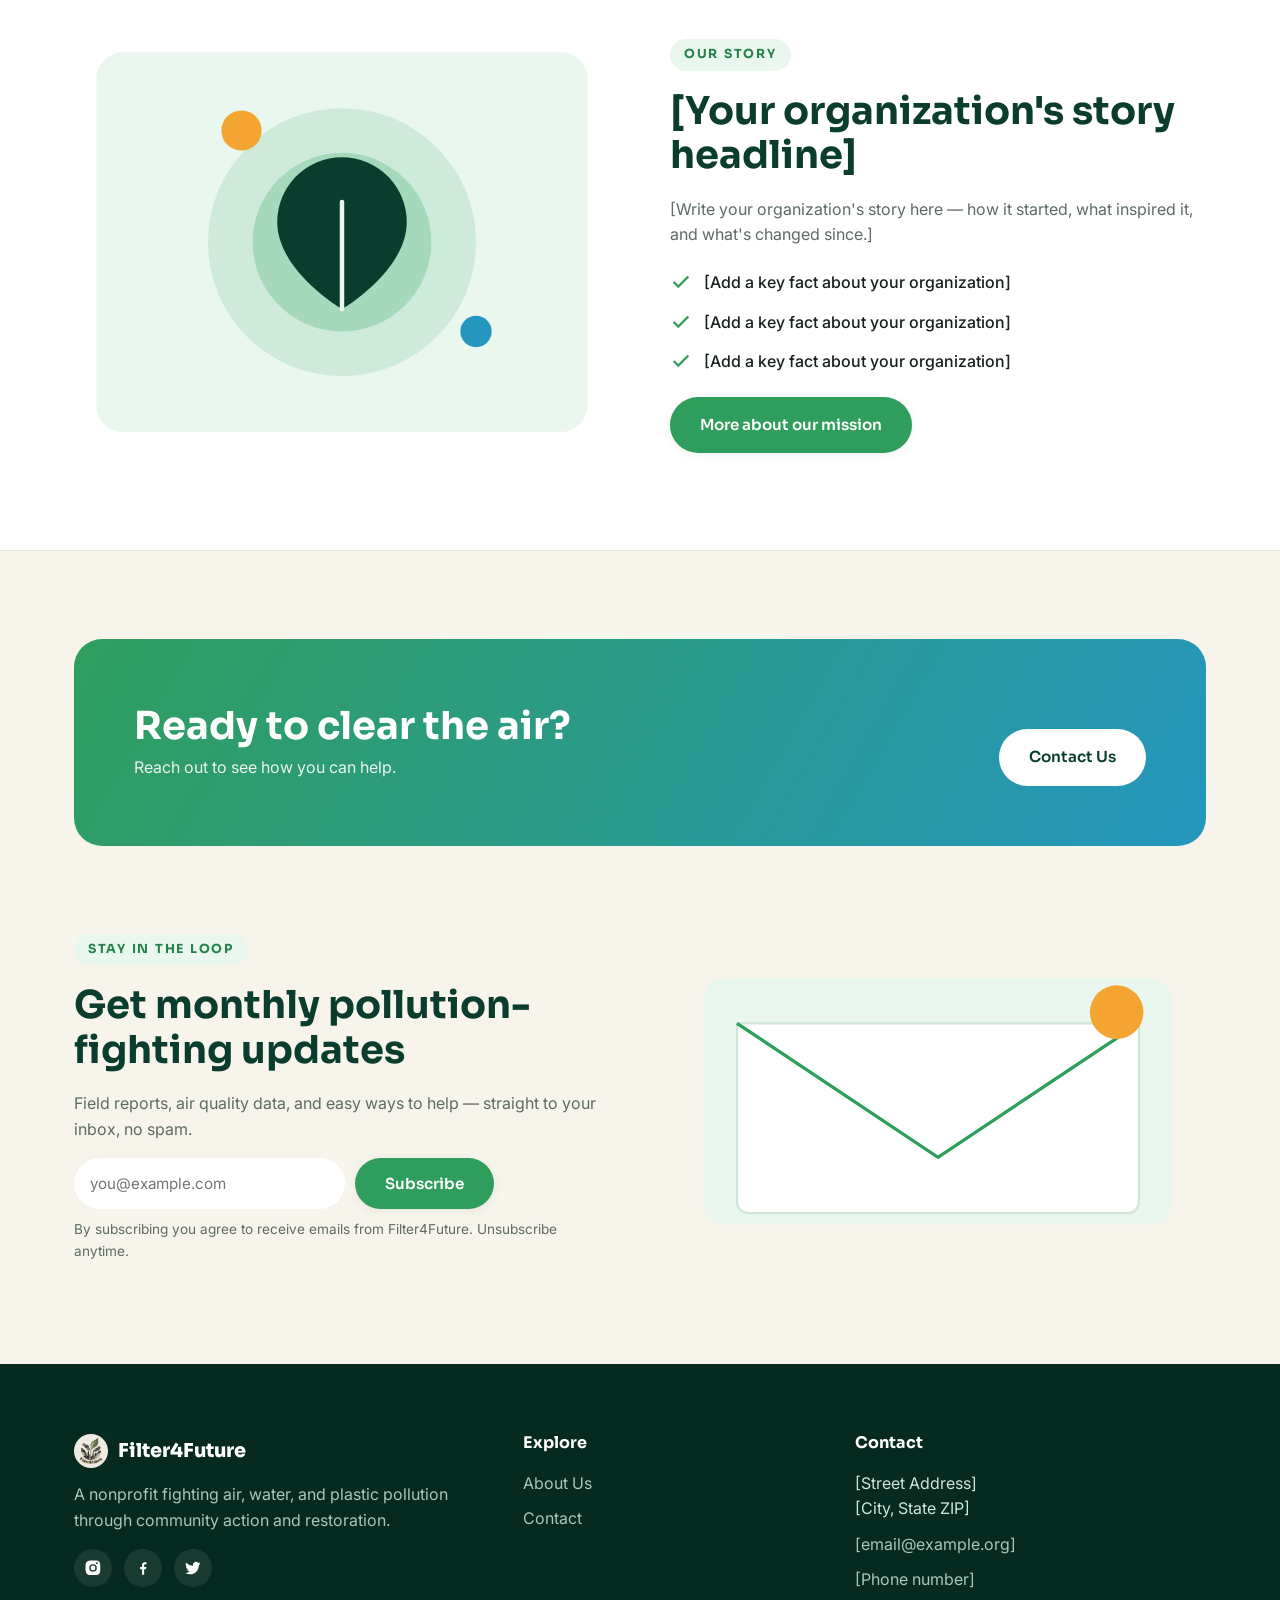
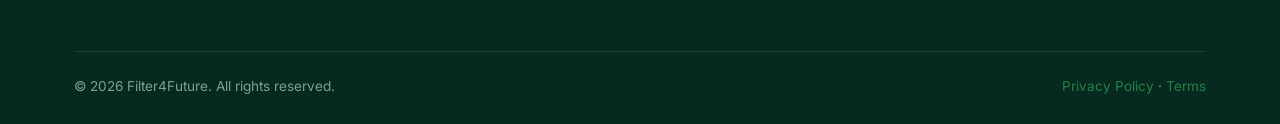
==== commit f61dda90: "Remove redundant Contact Us button from nav bar The nav already has a "Contact" text link in the men" ====
--- a/index.html
+++ b/index.html
@@ -23,10 +23,8 @@
       <li><a href="index.html" data-page="index.html" class="active">Home</a></li>
       <li><a href="about.html" data-page="about.html">About</a></li>
       <li><a href="contact.html" data-page="contact.html">Contact</a></li>
-      <li><a href="contact.html" class="btn btn-primary mobile-cta">Contact Us</a></li>
     </ul>
     <div class="nav-actions">
-      <a href="contact.html" class="btn btn-primary">Contact Us</a>
       <button class="nav-toggle" aria-label="Toggle menu"><span></span><span></span><span></span></button>
     </div>
   </nav>
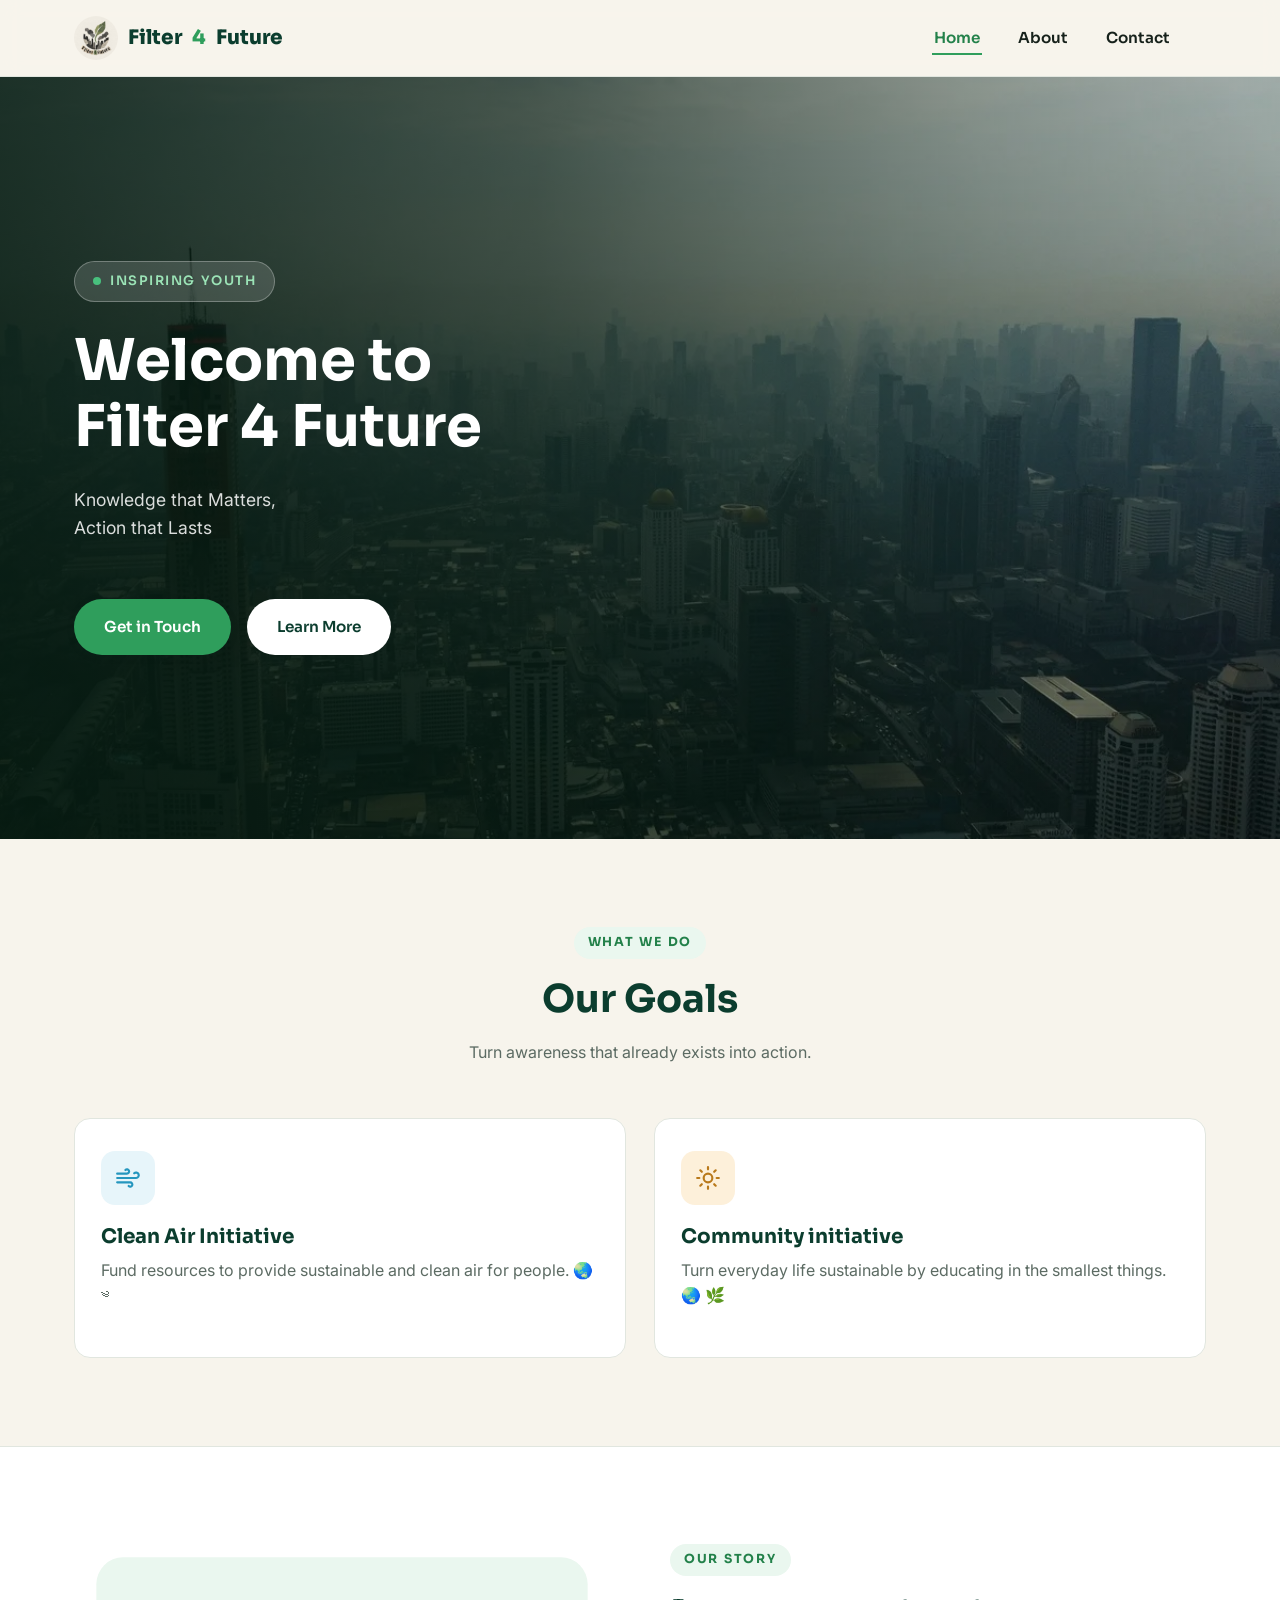
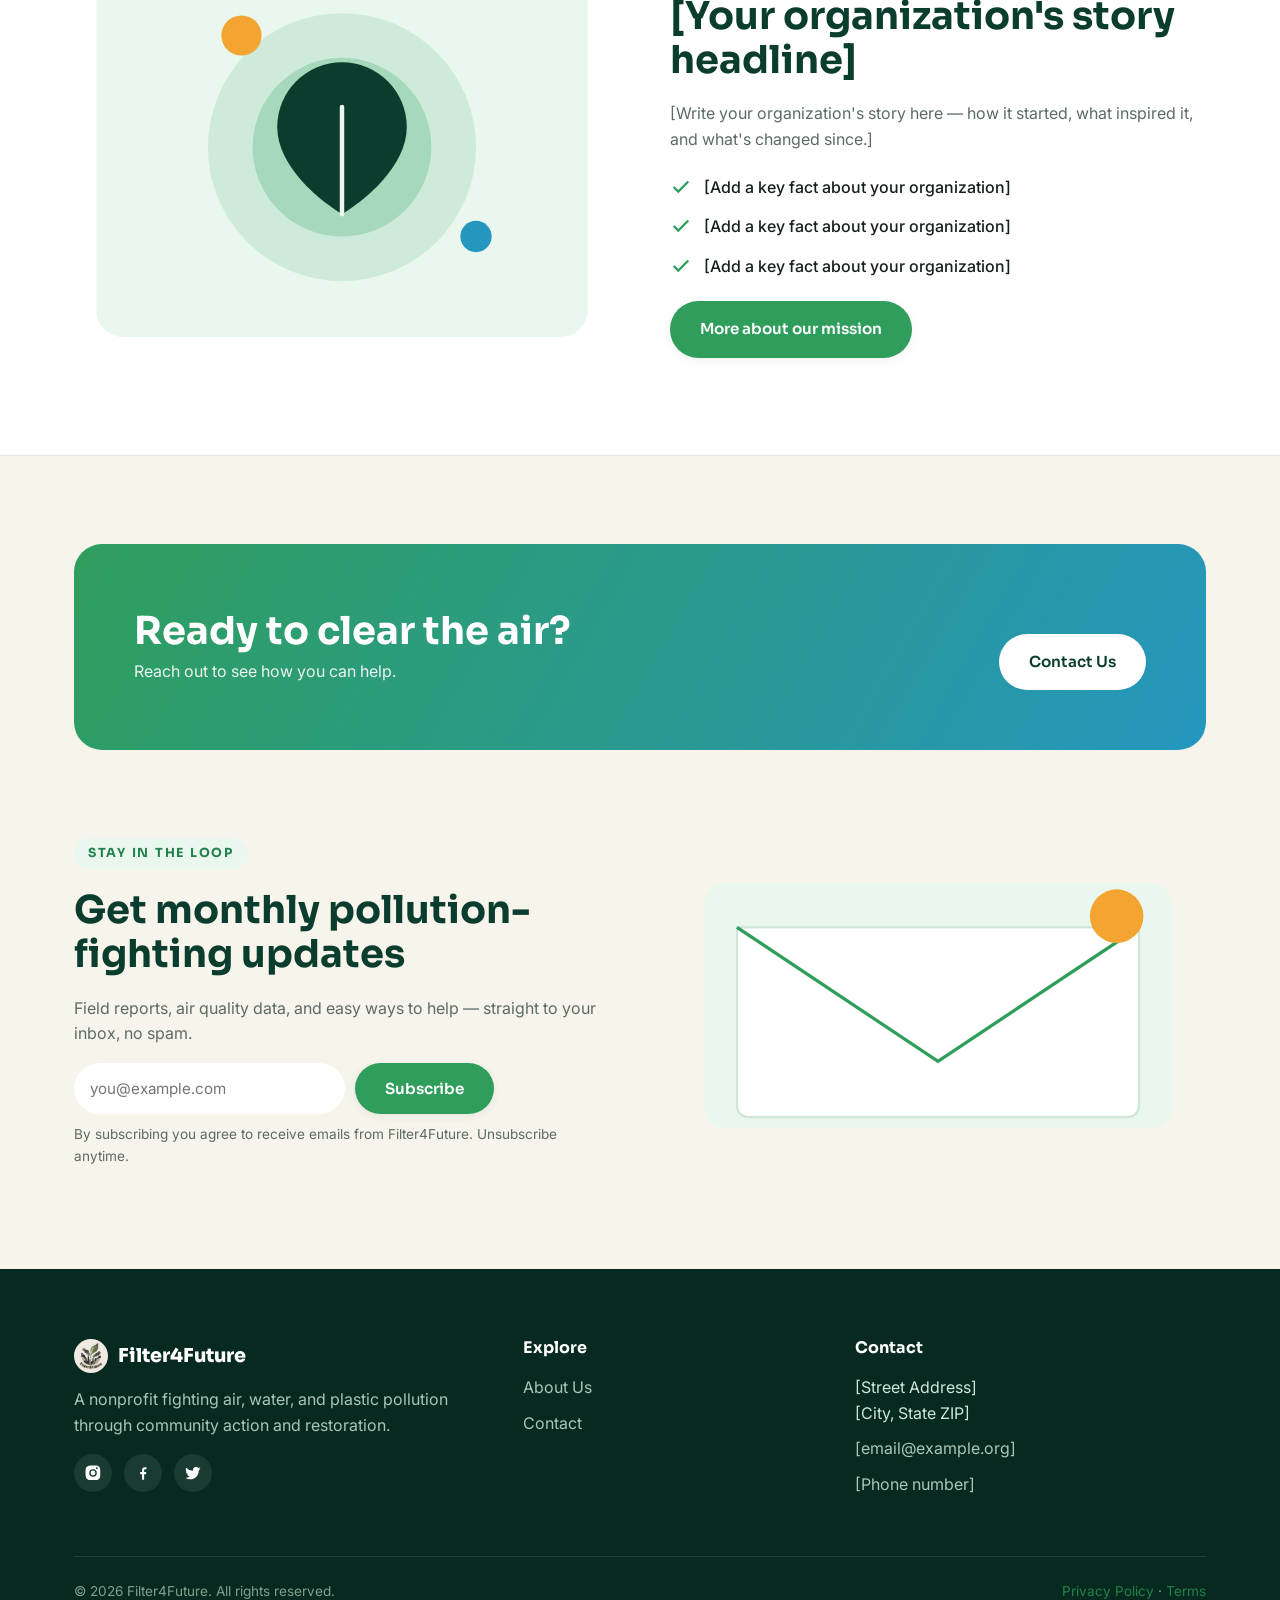
==== commit 5d3df489: "Replace "Three fronts" section with "Our Goals" design Swaps the old three-card mission section for " ====
--- a/index.html
+++ b/index.html
@@ -52,30 +52,23 @@
   <div class="container">
     <div class="section-head reveal">
       <span class="eyebrow">What we do</span>
-      <h2>Three fronts. One goal: a livable planet.</h2>
-      <p>We combine grassroots cleanup, ecological restoration, and policy advocacy to attack pollution where it starts — not just where it ends up.</p>
+      <h2>Our Goals</h2>
+      <p>Turn awareness that already exists into action.</p>
     </div>
-    <div class="grid-3">
+    <div class="grid-2">
       <div class="card reveal">
         <div class="icon-badge sky">
-          <svg viewBox="0 0 24 24" fill="none" stroke="currentColor" stroke-width="2"><path d="M3 12h13a3 3 0 100-6h-1M3 17h9a3 3 0 110 6H8M3 7h6"/></svg>
+          <svg viewBox="0 0 24 24" fill="none" stroke="currentColor" stroke-width="2" stroke-linecap="round" stroke-linejoin="round"><path d="M17.7 7.7a2.5 2.5 0 1 1 1.8 4.3H2"/><path d="M9.6 4.6A2 2 0 1 1 11 8H2"/><path d="M12.6 19.4A2 2 0 1 0 14 16H2"/></svg>
         </div>
         <h3>Clean Air Initiative</h3>
-        <p>Deploying low-cost air quality sensors and pushing for emissions accountability in industrial corridors.</p>
-      </div>
-      <div class="card reveal">
-        <div class="icon-badge">
-          <svg viewBox="0 0 24 24" fill="none" stroke="currentColor" stroke-width="2"><path d="M12 2C12 2 6 10 6 15a6 6 0 0012 0c0-5-6-13-6-13z"/></svg>
-        </div>
-        <h3>River & Coastal Cleanup</h3>
-        <p>Volunteer-powered cleanups and plastic-interception systems on rivers before waste reaches the ocean.</p>
+        <p>Fund resources to provide sustainable and clean air for people. 🌏 ༄</p>
       </div>
       <div class="card reveal">
         <div class="icon-badge sun">
-          <svg viewBox="0 0 24 24" fill="none" stroke="currentColor" stroke-width="2"><path d="M12 3v4M12 17v4M4.2 4.2l2.8 2.8M17 17l2.8 2.8M3 12h4M17 12h4M4.2 19.8l2.8-2.8M17 7l2.8-2.8"/><circle cx="12" cy="12" r="3"/></svg>
+          <svg viewBox="0 0 24 24" fill="none" stroke="currentColor" stroke-width="2" stroke-linecap="round" stroke-linejoin="round"><circle cx="12" cy="12" r="4"/><path d="M12 2v2M12 20v2M4.9 4.9l1.4 1.4M17.7 17.7l1.4 1.4M2 12h2M20 12h2M4.9 19.1l1.4-1.4M17.7 6.3l1.4-1.4"/></svg>
         </div>
-        <h3>Community Education</h3>
-        <p>School programs and neighborhood workshops that turn awareness into daily habits and local action.</p>
+        <h3>Community initiative</h3>
+        <p>Turn everyday life sustainable by educating in the smallest things. 🌏 🌿</p>
       </div>
     </div>
   </div>
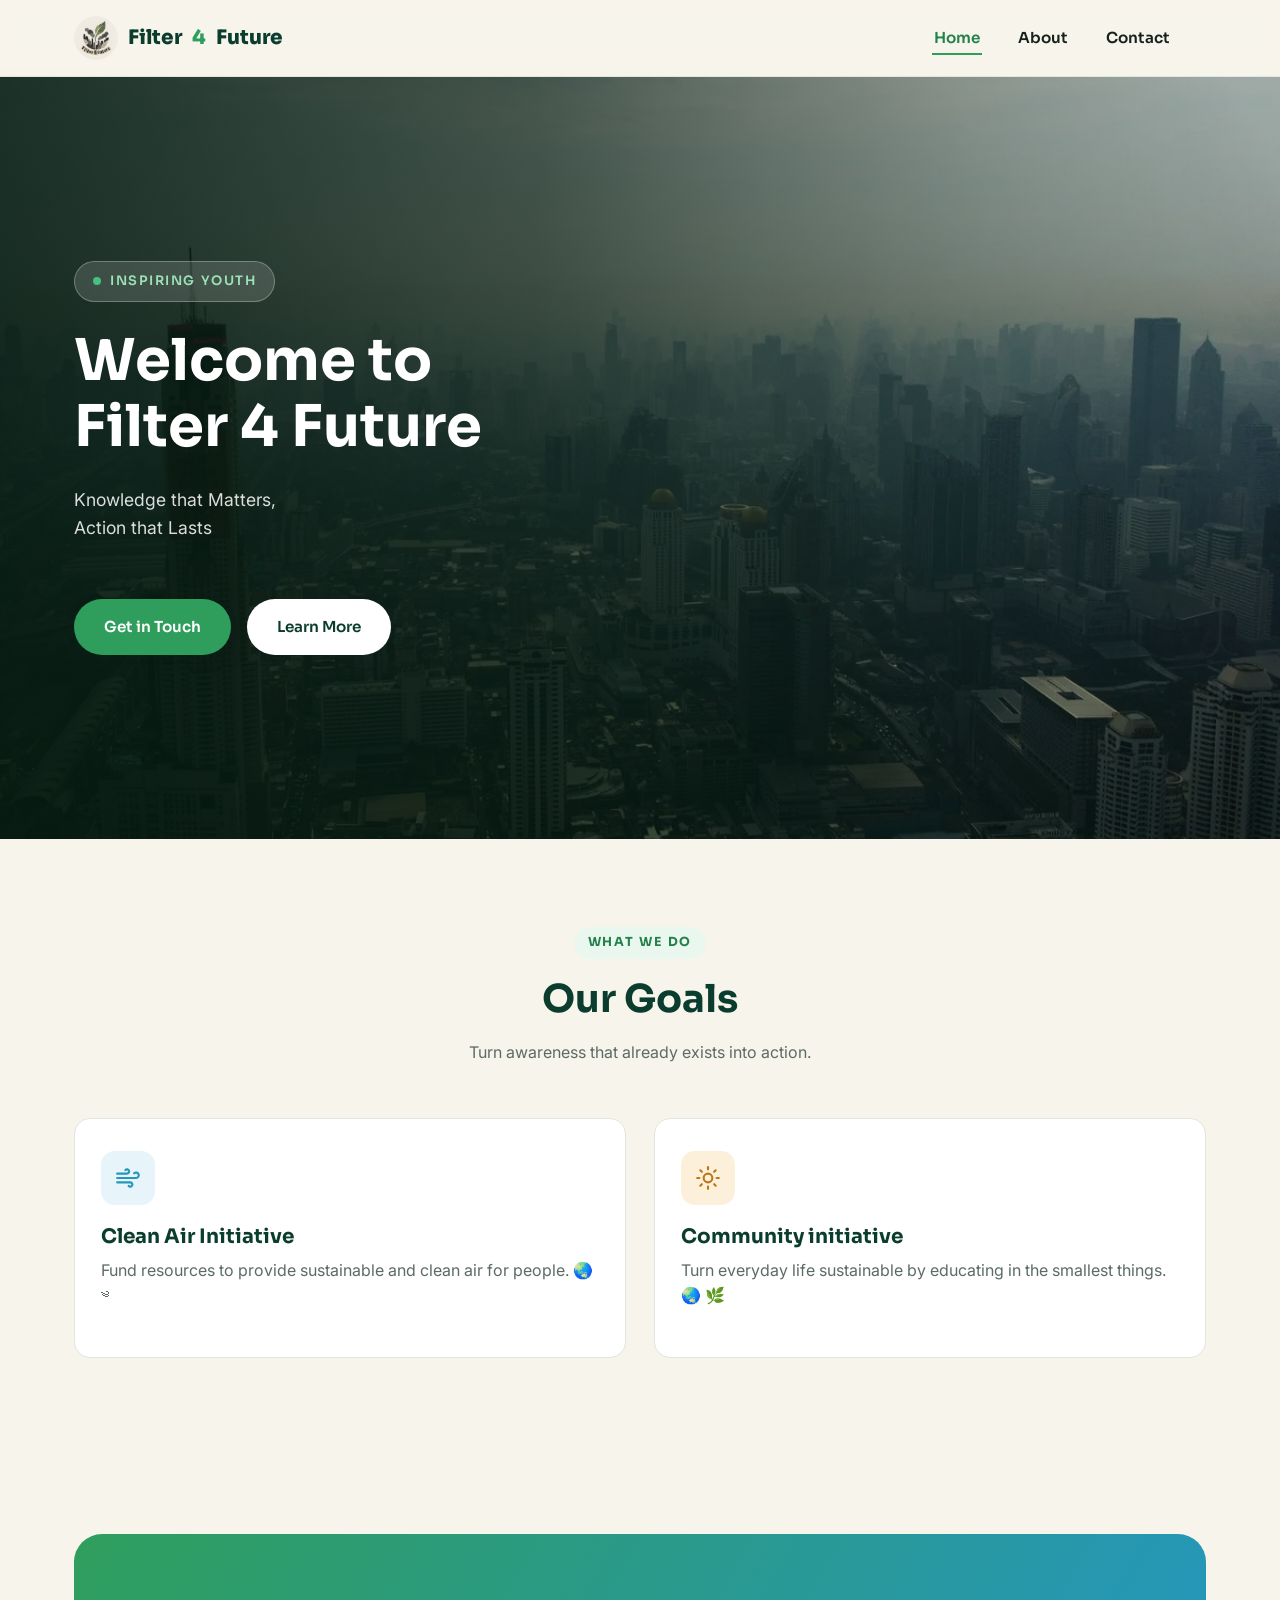
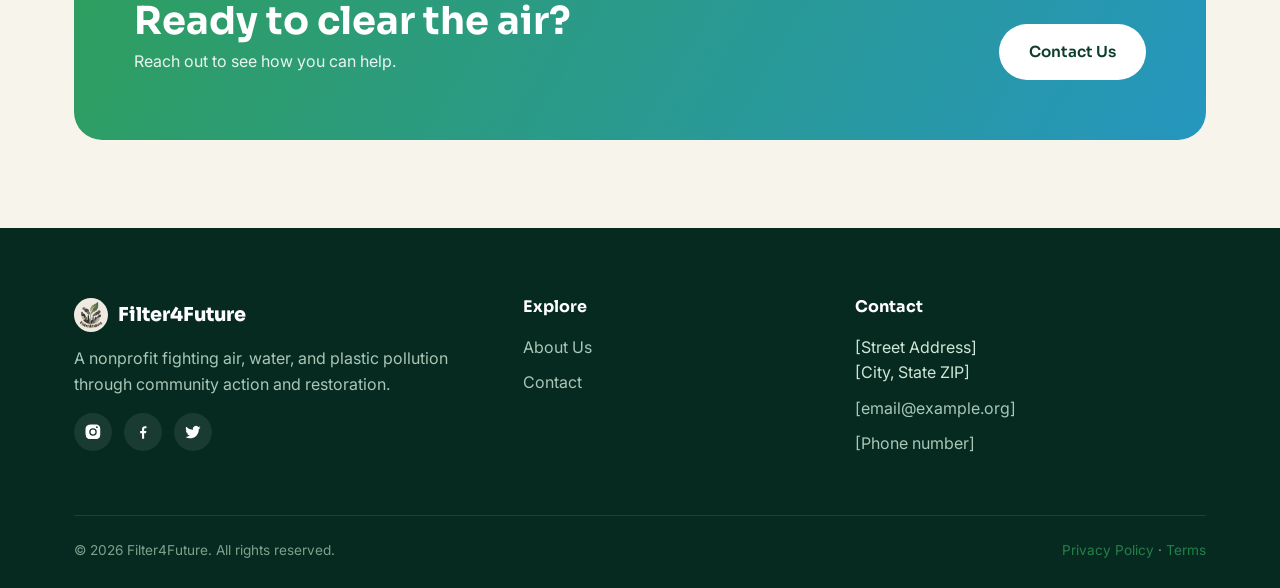
==== commit a46d097a: "Remove organization story and newsletter sections from homepage Co-Authored-By: Claude Sonnet 5 <nor" ====
--- a/index.html
+++ b/index.html
@@ -74,35 +74,7 @@
   </div>
 </section>
 
-<!-- ===================== ABOUT SPLIT ===================== -->
-<section style="background:var(--paper); border-top:1px solid var(--border); border-bottom:1px solid var(--border);">
-  <div class="container split reveal">
-    <div class="split-visual">
-      <svg viewBox="0 0 480 380" xmlns="http://www.w3.org/2000/svg">
-        <rect x="20" y="20" width="440" height="340" rx="24" fill="#EAF7EF"/>
-        <circle cx="240" cy="190" r="120" fill="#2F9E5C" opacity="0.15"/>
-        <circle cx="240" cy="190" r="80" fill="#2F9E5C" opacity="0.25"/>
-        <path d="M240 250c0 0-58-34-58-78a58 58 0 01116 0c0 44-58 78-58 78z" fill="#0B3D2E"/>
-        <path d="M240 250v-96" stroke="#EAF7EF" stroke-width="4" stroke-linecap="round"/>
-        <circle cx="150" cy="90" r="18" fill="#F4A531"/>
-        <circle cx="360" cy="270" r="14" fill="#2596BE"/>
-      </svg>
-    </div>
-    <div class="split-copy">
-      <span class="eyebrow">Our story</span>
-      <h2>[Your organization's story headline]</h2>
-      <p>[Write your organization's story here — how it started, what inspired it, and what's changed since.]</p>
-      <ul class="tick-list">
-        <li><svg viewBox="0 0 24 24" fill="none" stroke="currentColor" stroke-width="2.5"><path d="M20 6L9 17l-5-5"/></svg> [Add a key fact about your organization]</li>
-        <li><svg viewBox="0 0 24 24" fill="none" stroke="currentColor" stroke-width="2.5"><path d="M20 6L9 17l-5-5"/></svg> [Add a key fact about your organization]</li>
-        <li><svg viewBox="0 0 24 24" fill="none" stroke="currentColor" stroke-width="2.5"><path d="M20 6L9 17l-5-5"/></svg> [Add a key fact about your organization]</li>
-      </ul>
-      <a href="about.html" class="btn btn-primary">More about our mission</a>
-    </div>
-  </div>
-</section>
-
-<!-- ===================== CTA + NEWSLETTER ===================== -->
+<!-- ===================== CTA ===================== -->
 <section>
   <div class="container">
     <div class="cta-band reveal">
@@ -112,31 +84,6 @@
       </div>
       <div class="hero-cta-row">
         <a href="contact.html" class="btn btn-light">Contact Us</a>
-      </div>
-    </div>
-  </div>
-</section>
-
-<section style="padding-top:0;">
-  <div class="container">
-    <div class="split" style="align-items:center;">
-      <div>
-        <span class="eyebrow">Stay in the loop</span>
-        <h2>Get monthly pollution-fighting updates</h2>
-        <p>Field reports, air quality data, and easy ways to help — straight to your inbox, no spam.</p>
-        <form class="newsletter-form" data-demo-form>
-          <input type="email" placeholder="you@example.com" required>
-          <button type="submit" class="btn btn-primary">Subscribe</button>
-        </form>
-        <p class="form-note">By subscribing you agree to receive emails from Filter4Future. Unsubscribe anytime.</p>
-      </div>
-      <div class="split-visual">
-        <svg viewBox="0 0 480 300" xmlns="http://www.w3.org/2000/svg">
-          <rect x="30" y="40" width="420" height="220" rx="20" fill="#EAF7EF"/>
-          <path d="M60 80h360v160a10 10 0 01-10 10H70a10 10 0 01-10-10V80z" fill="#fff" stroke="#CFE6D8" stroke-width="2"/>
-          <path d="M60 80l180 120L420 80" fill="none" stroke="#2F9E5C" stroke-width="3"/>
-          <circle cx="400" cy="70" r="24" fill="#F4A531"/>
-        </svg>
       </div>
     </div>
   </div>
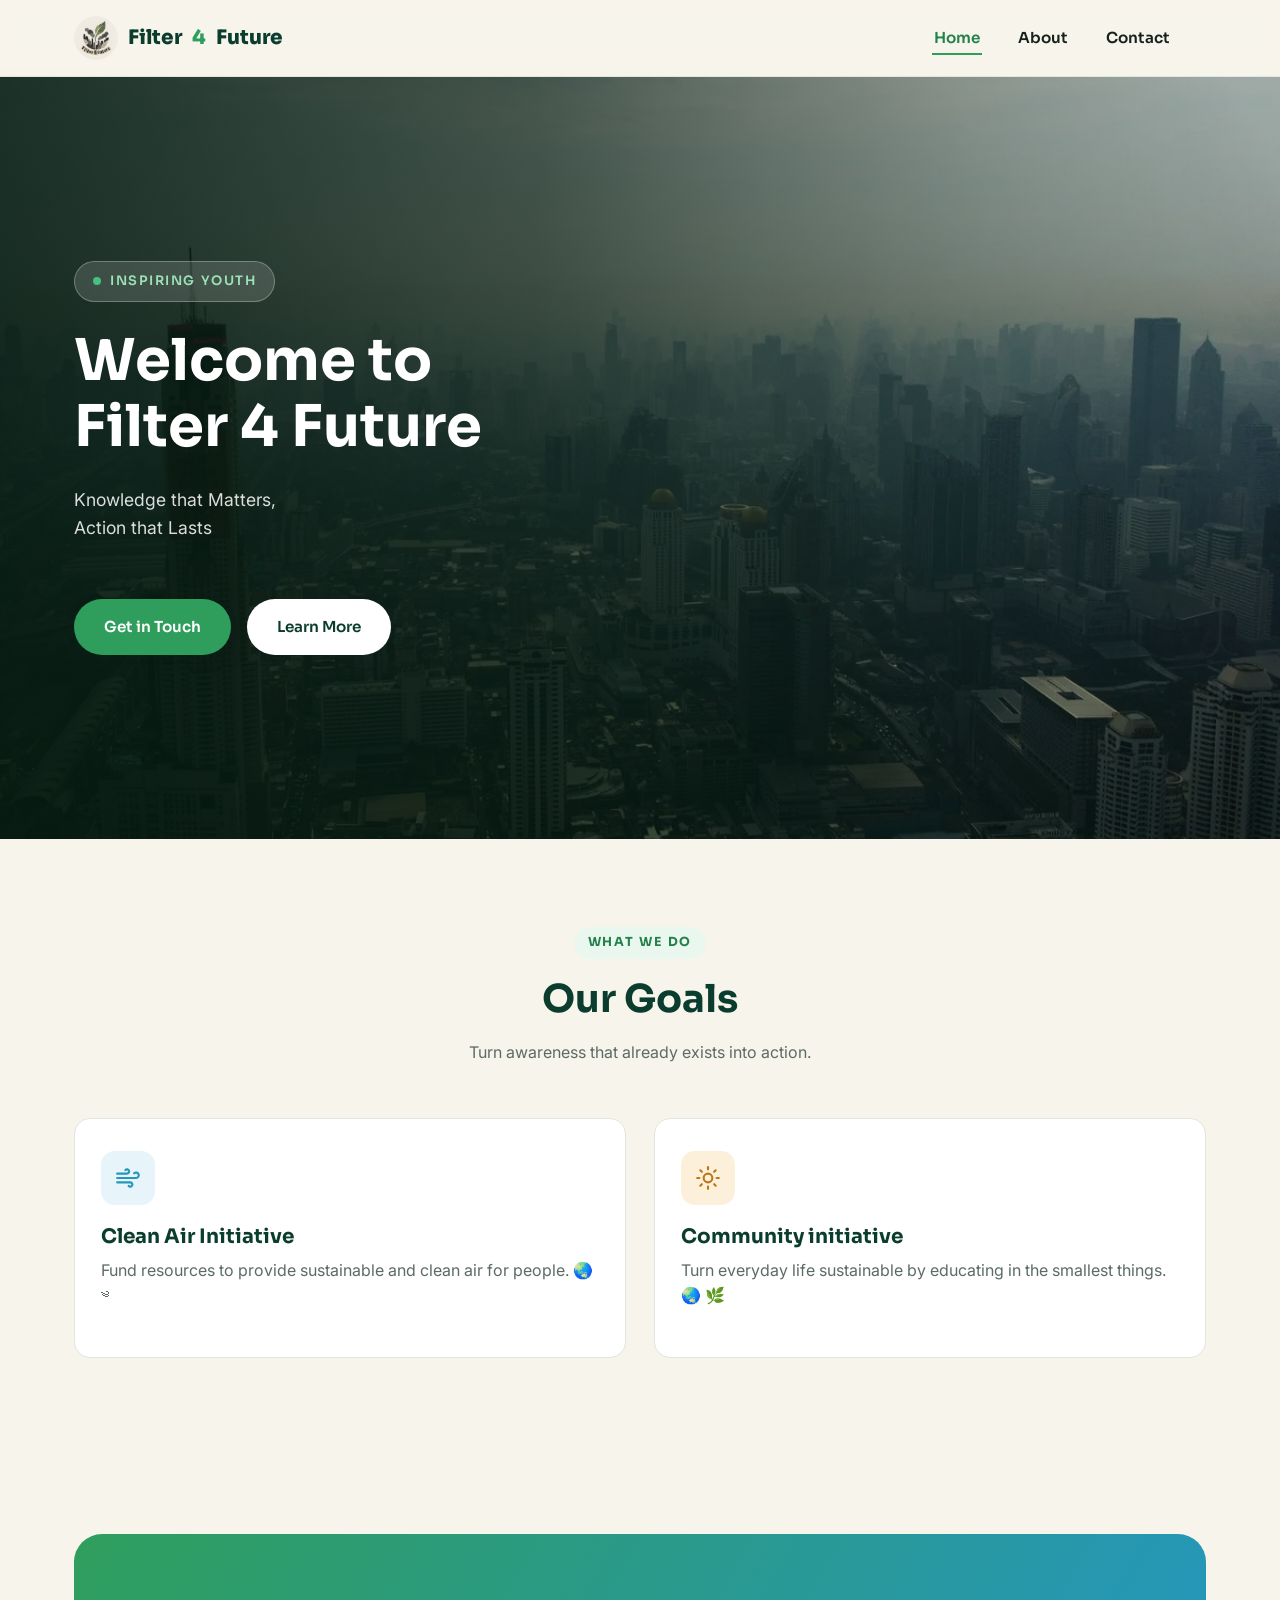
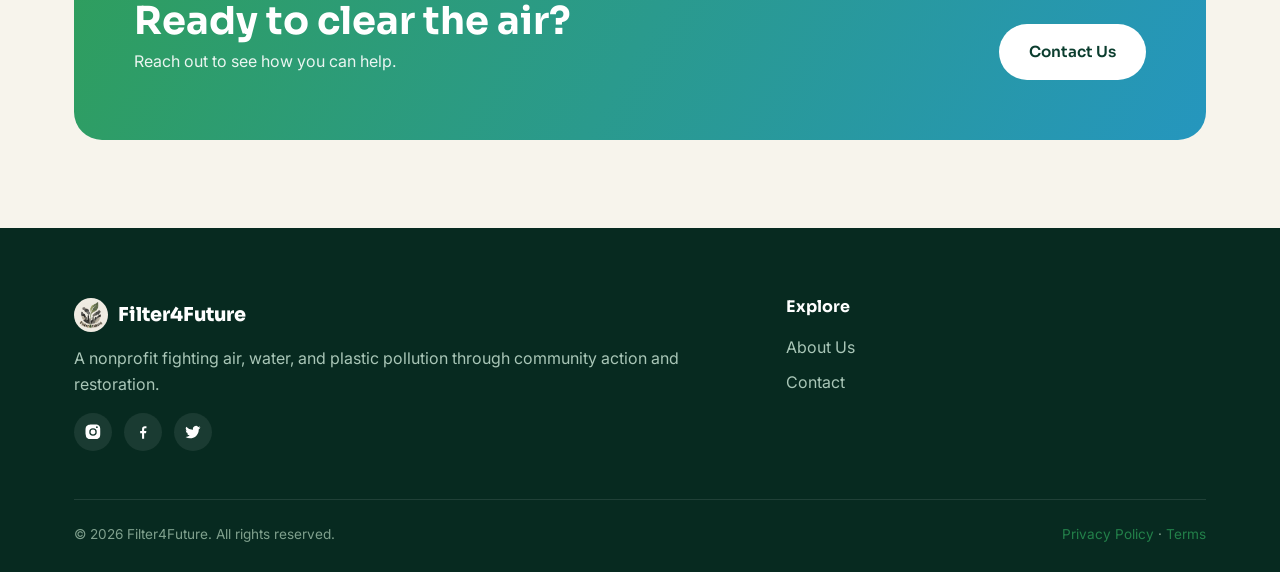
==== commit a44320f7: "Remove Contact info column from footer on all pages Drops the placeholder address/email/phone block " ====
--- a/index.html
+++ b/index.html
@@ -116,14 +116,6 @@
           <li><a href="contact.html">Contact</a></li>
         </ul>
       </div>
-      <div>
-        <h4>Contact</h4>
-        <ul>
-          <li>[Street Address]<br>[City, State ZIP]</li>
-          <li><a href="mailto:hello@example.org">[email@example.org]</a></li>
-          <li><a href="tel:+10000000000">[Phone number]</a></li>
-        </ul>
-      </div>
     </div>
     <div class="footer-bottom">
       <span>© 2026 Filter4Future. All rights reserved.</span>
--- a/assets/css/style.css
+++ b/assets/css/style.css
@@ -473,11 +473,10 @@
 }
 .footer-grid {
   display: grid;
-  grid-template-columns: 1.4fr 1fr 1.2fr;
+  grid-template-columns: 1.6fr 1fr;
   gap: 40px;
   margin-bottom: 48px;
 }
-@media (max-width: 800px) { .footer-grid { grid-template-columns: 1fr 1fr; } }
 @media (max-width: 500px) { .footer-grid { grid-template-columns: 1fr; } }
 
 .footer-grid h4 { color: #fff; font-size: 1rem; margin-bottom: 18px; }
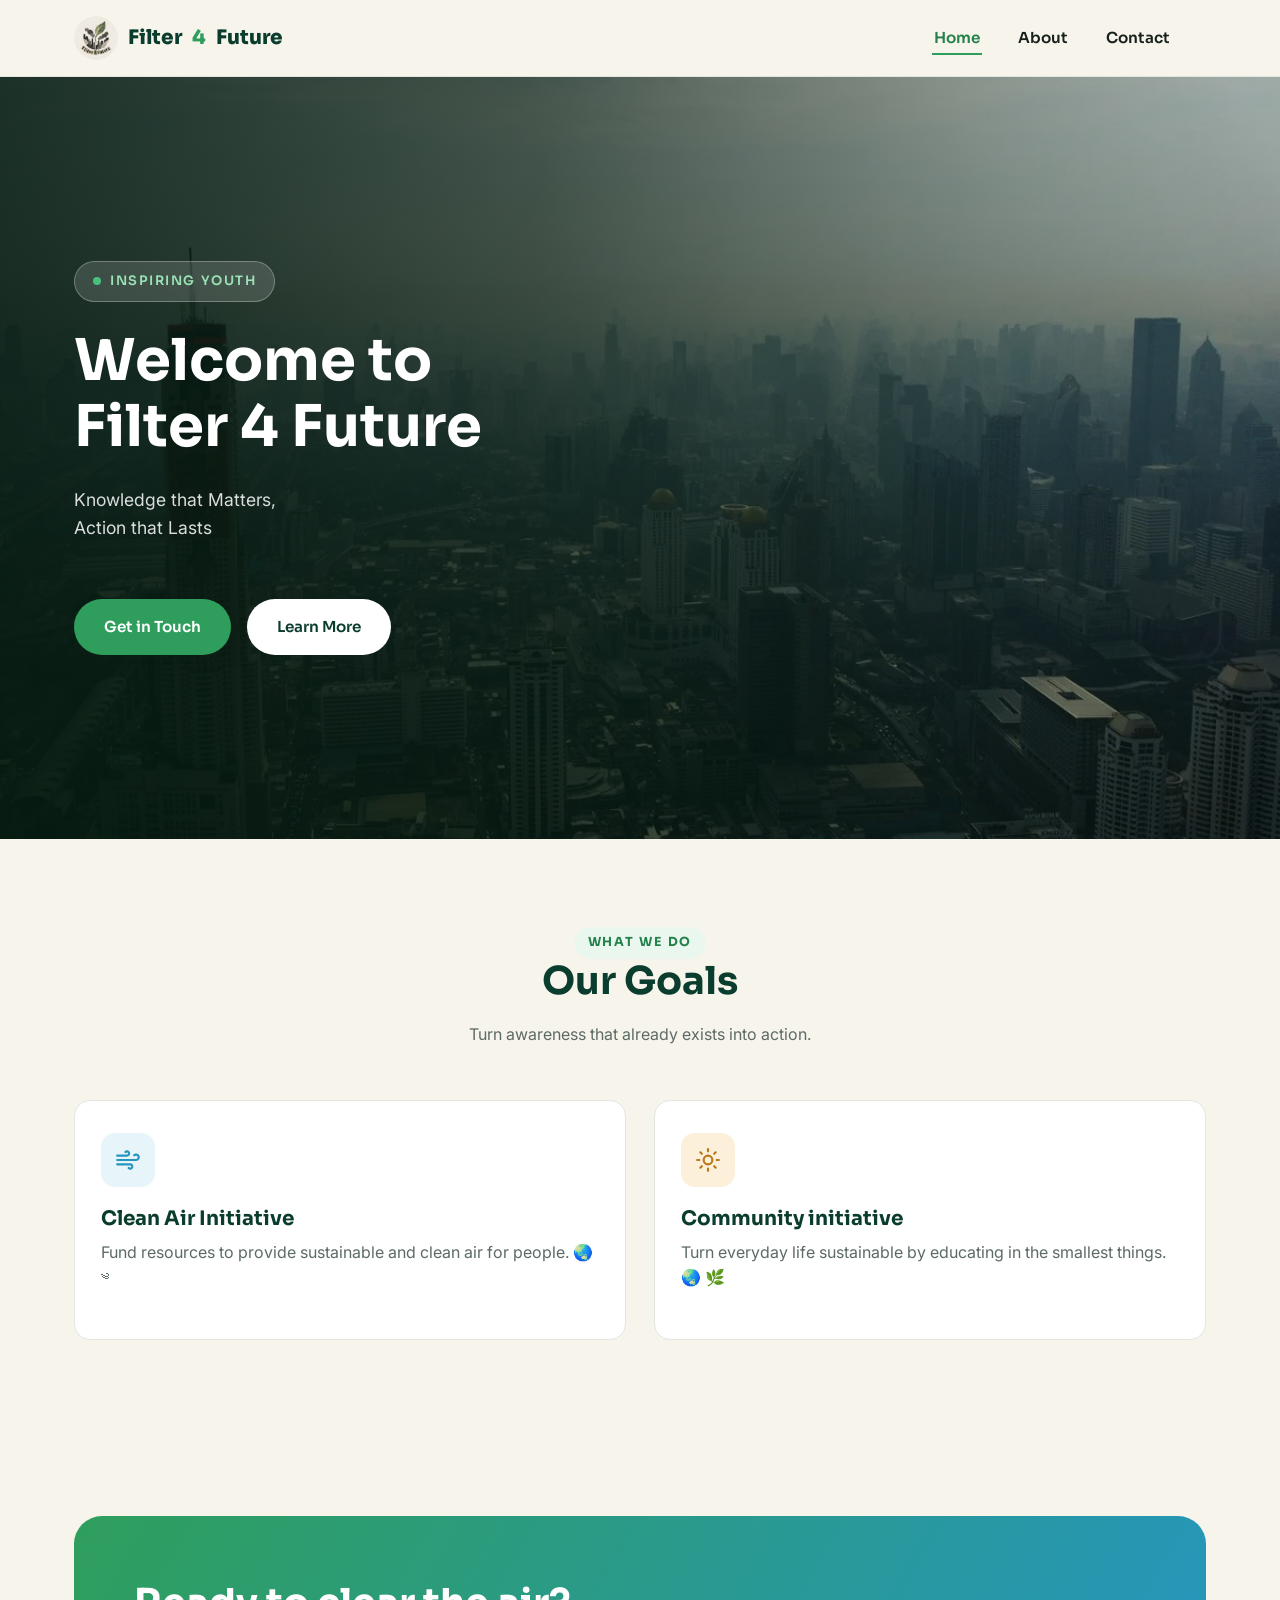
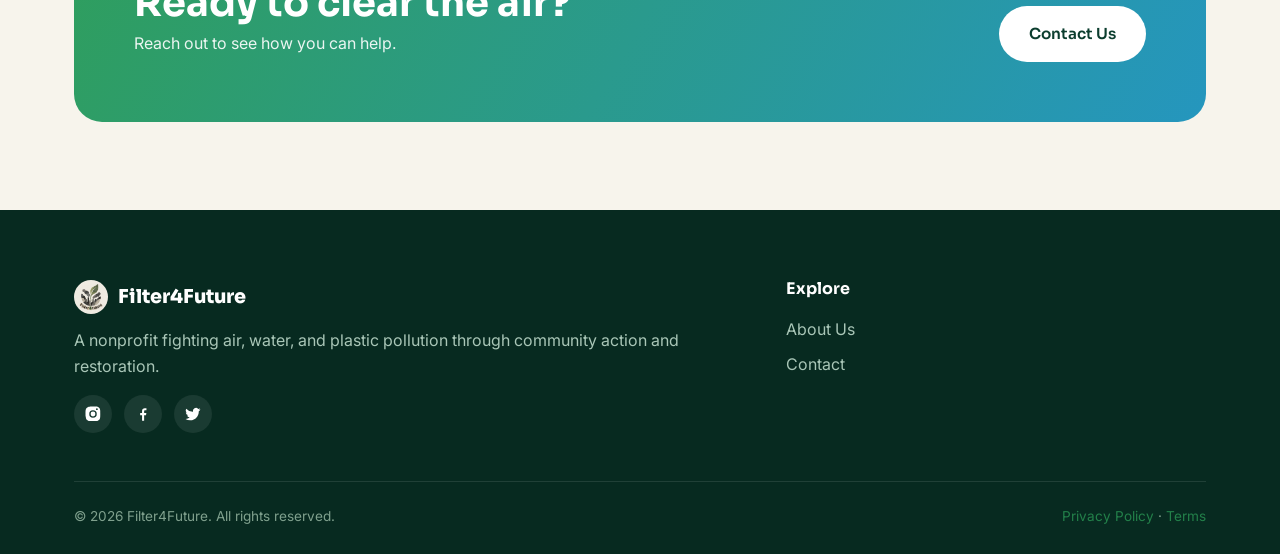
==== commit eebb50ff: "Link Instagram icons to the real profile Points every Instagram icon (footer on Home/About/Contact, " ====
--- a/index.html
+++ b/index.html
@@ -104,7 +104,7 @@
         </div>
         <p>A nonprofit fighting air, water, and plastic pollution through community action and restoration.</p>
         <div class="social-row">
-          <a href="#" aria-label="Instagram"><svg viewBox="0 0 24 24" fill="currentColor"><path d="M12 2c2.7 0 3 .01 4.1.06 1.1.05 1.8.22 2.4.46.6.24 1.1.56 1.6 1.06.5.5.82 1 1.06 1.6.24.6.41 1.3.46 2.4.05 1.1.06 1.4.06 4.1s-.01 3-.06 4.1c-.05 1.1-.22 1.8-.46 2.4a4.3 4.3 0 01-1.06 1.6 4.3 4.3 0 01-1.6 1.06c-.6.24-1.3.41-2.4.46-1.1.05-1.4.06-4.1.06s-3-.01-4.1-.06c-1.1-.05-1.8-.22-2.4-.46a4.3 4.3 0 01-1.6-1.06 4.3 4.3 0 01-1.06-1.6c-.24-.6-.41-1.3-.46-2.4C2.01 15 2 14.7 2 12s.01-3 .06-4.1c.05-1.1.22-1.8.46-2.4.24-.6.56-1.1 1.06-1.6a4.3 4.3 0 011.6-1.06c.6-.24 1.3-.41 2.4-.46C9 2.01 9.3 2 12 2zm0 5a5 5 0 100 10 5 5 0 000-10zm0 8.2a3.2 3.2 0 110-6.4 3.2 3.2 0 010 6.4zm5.2-8.4a1.2 1.2 0 100-2.4 1.2 1.2 0 000 2.4z"/></svg></a>
+          <a href="https://www.instagram.com/filter4future/" target="_blank" rel="noopener" aria-label="Instagram"><svg viewBox="0 0 24 24" fill="currentColor"><path d="M12 2c2.7 0 3 .01 4.1.06 1.1.05 1.8.22 2.4.46.6.24 1.1.56 1.6 1.06.5.5.82 1 1.06 1.6.24.6.41 1.3.46 2.4.05 1.1.06 1.4.06 4.1s-.01 3-.06 4.1c-.05 1.1-.22 1.8-.46 2.4a4.3 4.3 0 01-1.06 1.6 4.3 4.3 0 01-1.6 1.06c-.6.24-1.3.41-2.4.46-1.1.05-1.4.06-4.1.06s-3-.01-4.1-.06c-1.1-.05-1.8-.22-2.4-.46a4.3 4.3 0 01-1.6-1.06 4.3 4.3 0 01-1.06-1.6c-.24-.6-.41-1.3-.46-2.4C2.01 15 2 14.7 2 12s.01-3 .06-4.1c.05-1.1.22-1.8.46-2.4.24-.6.56-1.1 1.06-1.6a4.3 4.3 0 011.6-1.06c.6-.24 1.3-.41 2.4-.46C9 2.01 9.3 2 12 2zm0 5a5 5 0 100 10 5 5 0 000-10zm0 8.2a3.2 3.2 0 110-6.4 3.2 3.2 0 010 6.4zm5.2-8.4a1.2 1.2 0 100-2.4 1.2 1.2 0 000 2.4z"/></svg></a>
           <a href="#" aria-label="Facebook"><svg viewBox="0 0 24 24" fill="currentColor"><path d="M13.5 21v-7.5H16l.5-3H13.5V8.4c0-.87.24-1.46 1.5-1.46H16.6V4.34C16.34 4.3 15.44 4.2 14.4 4.2c-2.17 0-3.66 1.32-3.66 3.75v2.55H8.2v3h2.54V21h2.76z"/></svg></a>
           <a href="#" aria-label="Twitter"><svg viewBox="0 0 24 24" fill="currentColor"><path d="M22 5.9c-.7.32-1.5.55-2.3.65a4 4 0 001.76-2.22 8 8 0 01-2.55.98 4 4 0 00-6.9 3.66A11.4 11.4 0 013 4.9a4 4 0 001.24 5.36 4 4 0 01-1.83-.5v.05a4 4 0 003.24 3.95 4 4 0 01-1.82.07 4 4 0 003.76 2.8A8.1 8.1 0 012 18.6a11.4 11.4 0 006.2 1.82c7.4 0 11.5-6.2 11.5-11.5v-.53A8.2 8.2 0 0022 5.9z"/></svg></a>
         </div>
--- a/assets/css/style.css
+++ b/assets/css/style.css
@@ -84,7 +84,18 @@
   background: var(--leaf-light);
   padding: 6px 14px;
   border-radius: 999px;
+}
+.eyebrow-lg {
+  display: inline-block;
+  max-width: 92vw;
+  font-size: clamp(1.6rem, 4vw, 3.4rem);
+  letter-spacing: -0.01em;
+  padding: 10px 34px;
   margin-bottom: 18px;
+  text-align: center;
+  white-space: normal;
+  overflow-wrap: break-word;
+  box-sizing: border-box;
 }
 
 .section-head {
@@ -499,6 +510,43 @@
 .social-row a:hover { background: var(--leaf); }
 .social-row svg { width: 18px; height: 18px; color: #fff; }
 
+.social-row-light { justify-content: center; }
+.social-row-light a { background: var(--leaf-light); }
+.social-row-light a:hover { background: var(--leaf); }
+.social-row-light svg { color: var(--leaf-dark); }
+.social-row-light a:hover svg { color: #fff; }
+
+.social-split {
+  width: 100vw;
+  margin-left: calc(50% - 50vw);
+  display: flex;
+  gap: 28px;
+  padding: 0 28px;
+  box-sizing: border-box;
+}
+.social-split a {
+  flex: 1 1 50%;
+  display: flex;
+  align-items: center;
+  justify-content: center;
+  aspect-ratio: 2 / 1;
+  border-radius: 28px;
+  background: var(--leaf-light);
+  transition: background 0.2s ease, transform 0.2s ease;
+}
+.social-split a:hover { background: var(--leaf); transform: translateY(-4px); }
+.social-split a:hover svg { color: #fff; }
+.social-split svg {
+  width: min(32vw, 260px);
+  height: min(32vw, 260px);
+  color: var(--leaf-dark);
+}
+@media (max-width: 640px) {
+  .social-split { flex-direction: column; padding: 0 16px; }
+  .social-split a { aspect-ratio: 3 / 1; }
+  .social-split svg { width: min(42vw, 180px); height: min(42vw, 180px); }
+}
+
 .footer-bottom {
   border-top: 1px solid rgba(255,255,255,0.1);
   padding-top: 24px;
@@ -518,7 +566,7 @@
 }
 .breadcrumb { font-size: 0.85rem; color: var(--muted); margin-bottom: 14px; }
 .breadcrumb a { color: var(--leaf-dark); }
-.page-hero p { max-width: 620px; margin: 0 auto; }
+.page-hero p { max-width: 620px; margin: 0 auto; font-size: 19px; }
 
 /* ---------- Forms ---------- */
 .form-card {
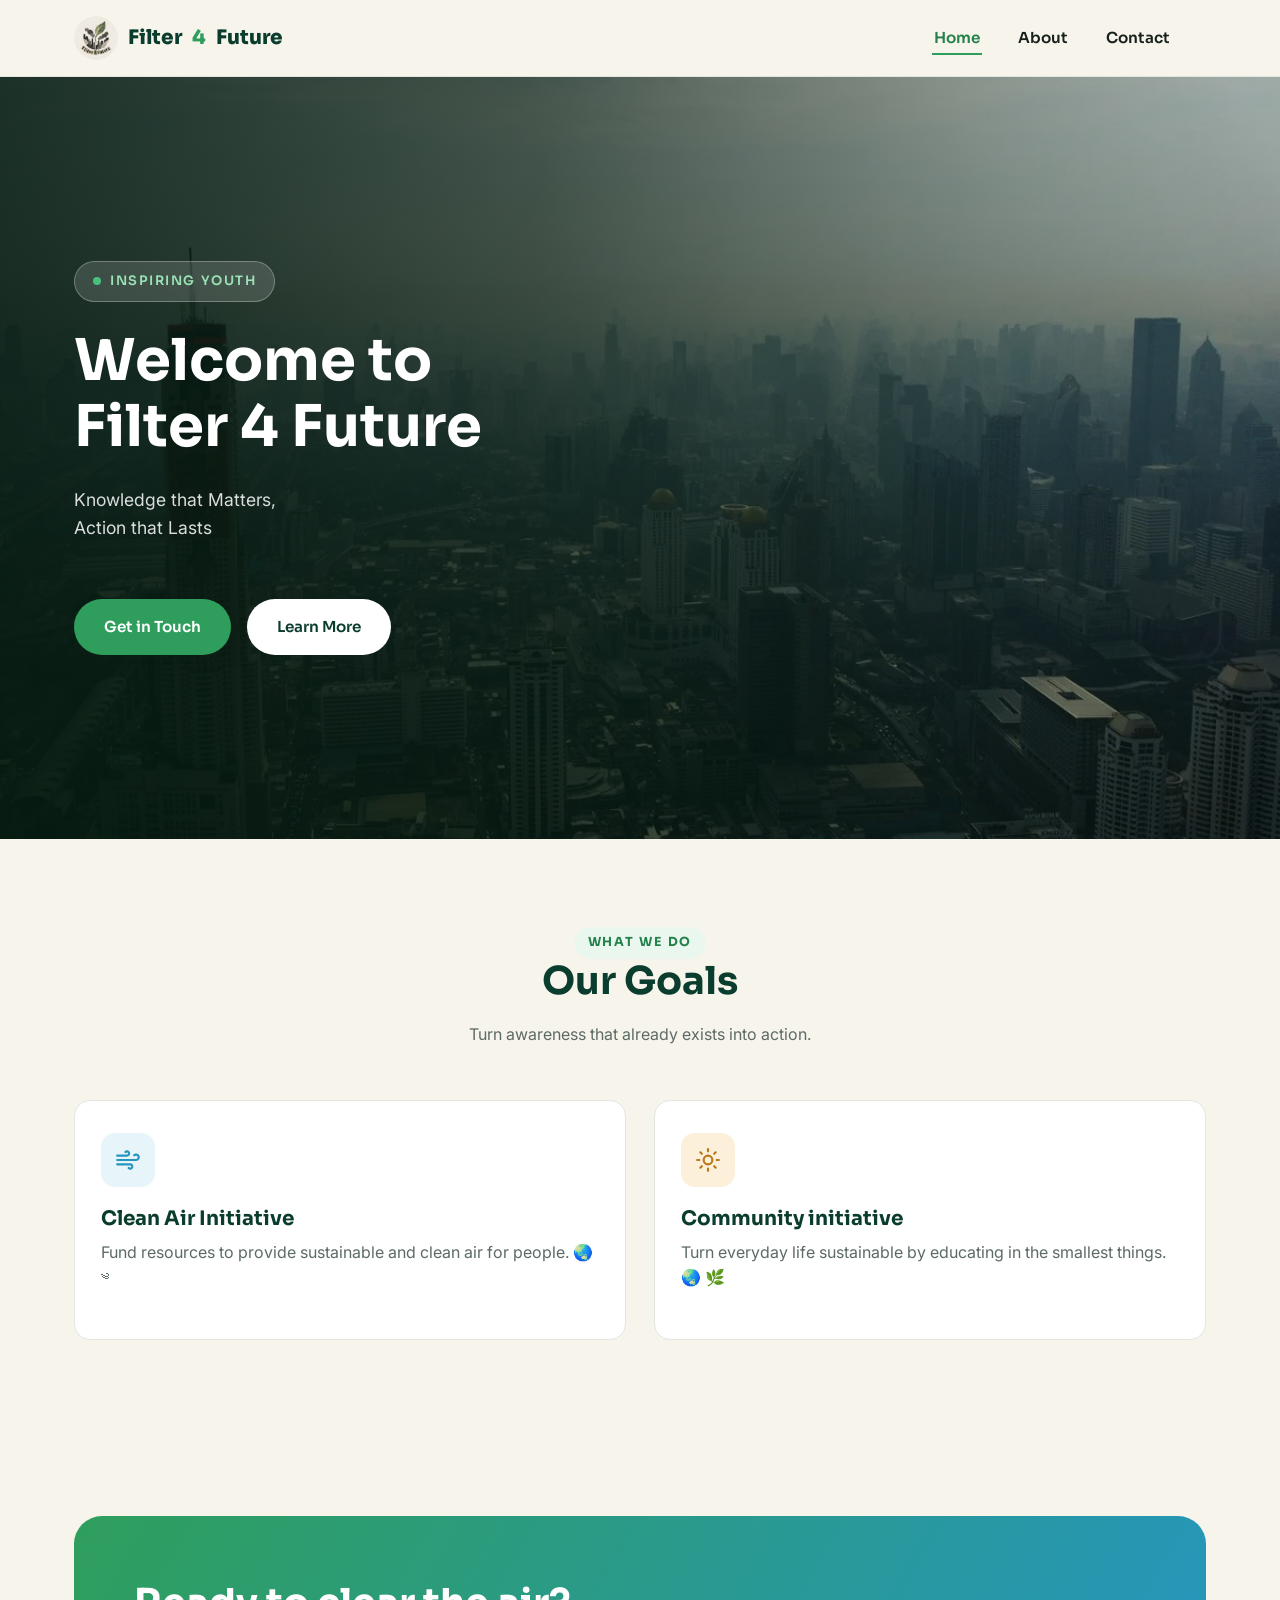
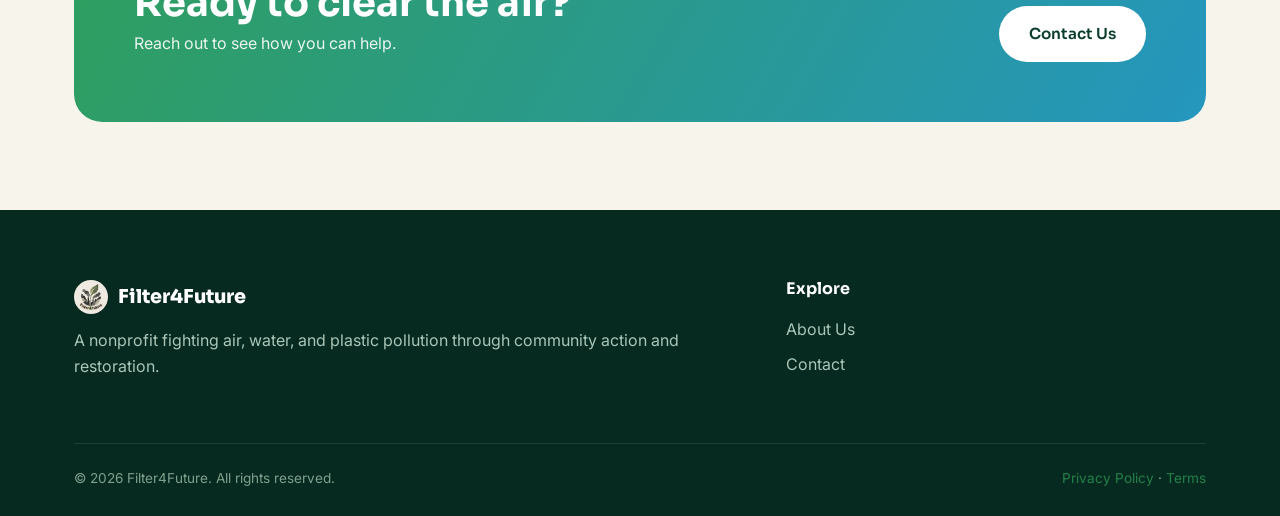
==== commit b86c3c52: "Remove footer social media icons from all pages Drops the Instagram/Facebook/Twitter icon row from t" ====
--- a/index.html
+++ b/index.html
@@ -103,11 +103,6 @@
           Filter4Future
         </div>
         <p>A nonprofit fighting air, water, and plastic pollution through community action and restoration.</p>
-        <div class="social-row">
-          <a href="https://www.instagram.com/filter4future/" target="_blank" rel="noopener" aria-label="Instagram"><svg viewBox="0 0 24 24" fill="currentColor"><path d="M12 2c2.7 0 3 .01 4.1.06 1.1.05 1.8.22 2.4.46.6.24 1.1.56 1.6 1.06.5.5.82 1 1.06 1.6.24.6.41 1.3.46 2.4.05 1.1.06 1.4.06 4.1s-.01 3-.06 4.1c-.05 1.1-.22 1.8-.46 2.4a4.3 4.3 0 01-1.06 1.6 4.3 4.3 0 01-1.6 1.06c-.6.24-1.3.41-2.4.46-1.1.05-1.4.06-4.1.06s-3-.01-4.1-.06c-1.1-.05-1.8-.22-2.4-.46a4.3 4.3 0 01-1.6-1.06 4.3 4.3 0 01-1.06-1.6c-.24-.6-.41-1.3-.46-2.4C2.01 15 2 14.7 2 12s.01-3 .06-4.1c.05-1.1.22-1.8.46-2.4.24-.6.56-1.1 1.06-1.6a4.3 4.3 0 011.6-1.06c.6-.24 1.3-.41 2.4-.46C9 2.01 9.3 2 12 2zm0 5a5 5 0 100 10 5 5 0 000-10zm0 8.2a3.2 3.2 0 110-6.4 3.2 3.2 0 010 6.4zm5.2-8.4a1.2 1.2 0 100-2.4 1.2 1.2 0 000 2.4z"/></svg></a>
-          <a href="#" aria-label="Facebook"><svg viewBox="0 0 24 24" fill="currentColor"><path d="M13.5 21v-7.5H16l.5-3H13.5V8.4c0-.87.24-1.46 1.5-1.46H16.6V4.34C16.34 4.3 15.44 4.2 14.4 4.2c-2.17 0-3.66 1.32-3.66 3.75v2.55H8.2v3h2.54V21h2.76z"/></svg></a>
-          <a href="#" aria-label="Twitter"><svg viewBox="0 0 24 24" fill="currentColor"><path d="M22 5.9c-.7.32-1.5.55-2.3.65a4 4 0 001.76-2.22 8 8 0 01-2.55.98 4 4 0 00-6.9 3.66A11.4 11.4 0 013 4.9a4 4 0 001.24 5.36 4 4 0 01-1.83-.5v.05a4 4 0 003.24 3.95 4 4 0 01-1.82.07 4 4 0 003.76 2.8A8.1 8.1 0 012 18.6a11.4 11.4 0 006.2 1.82c7.4 0 11.5-6.2 11.5-11.5v-.53A8.2 8.2 0 0022 5.9z"/></svg></a>
-        </div>
       </div>
       <div>
         <h4>Explore</h4>
